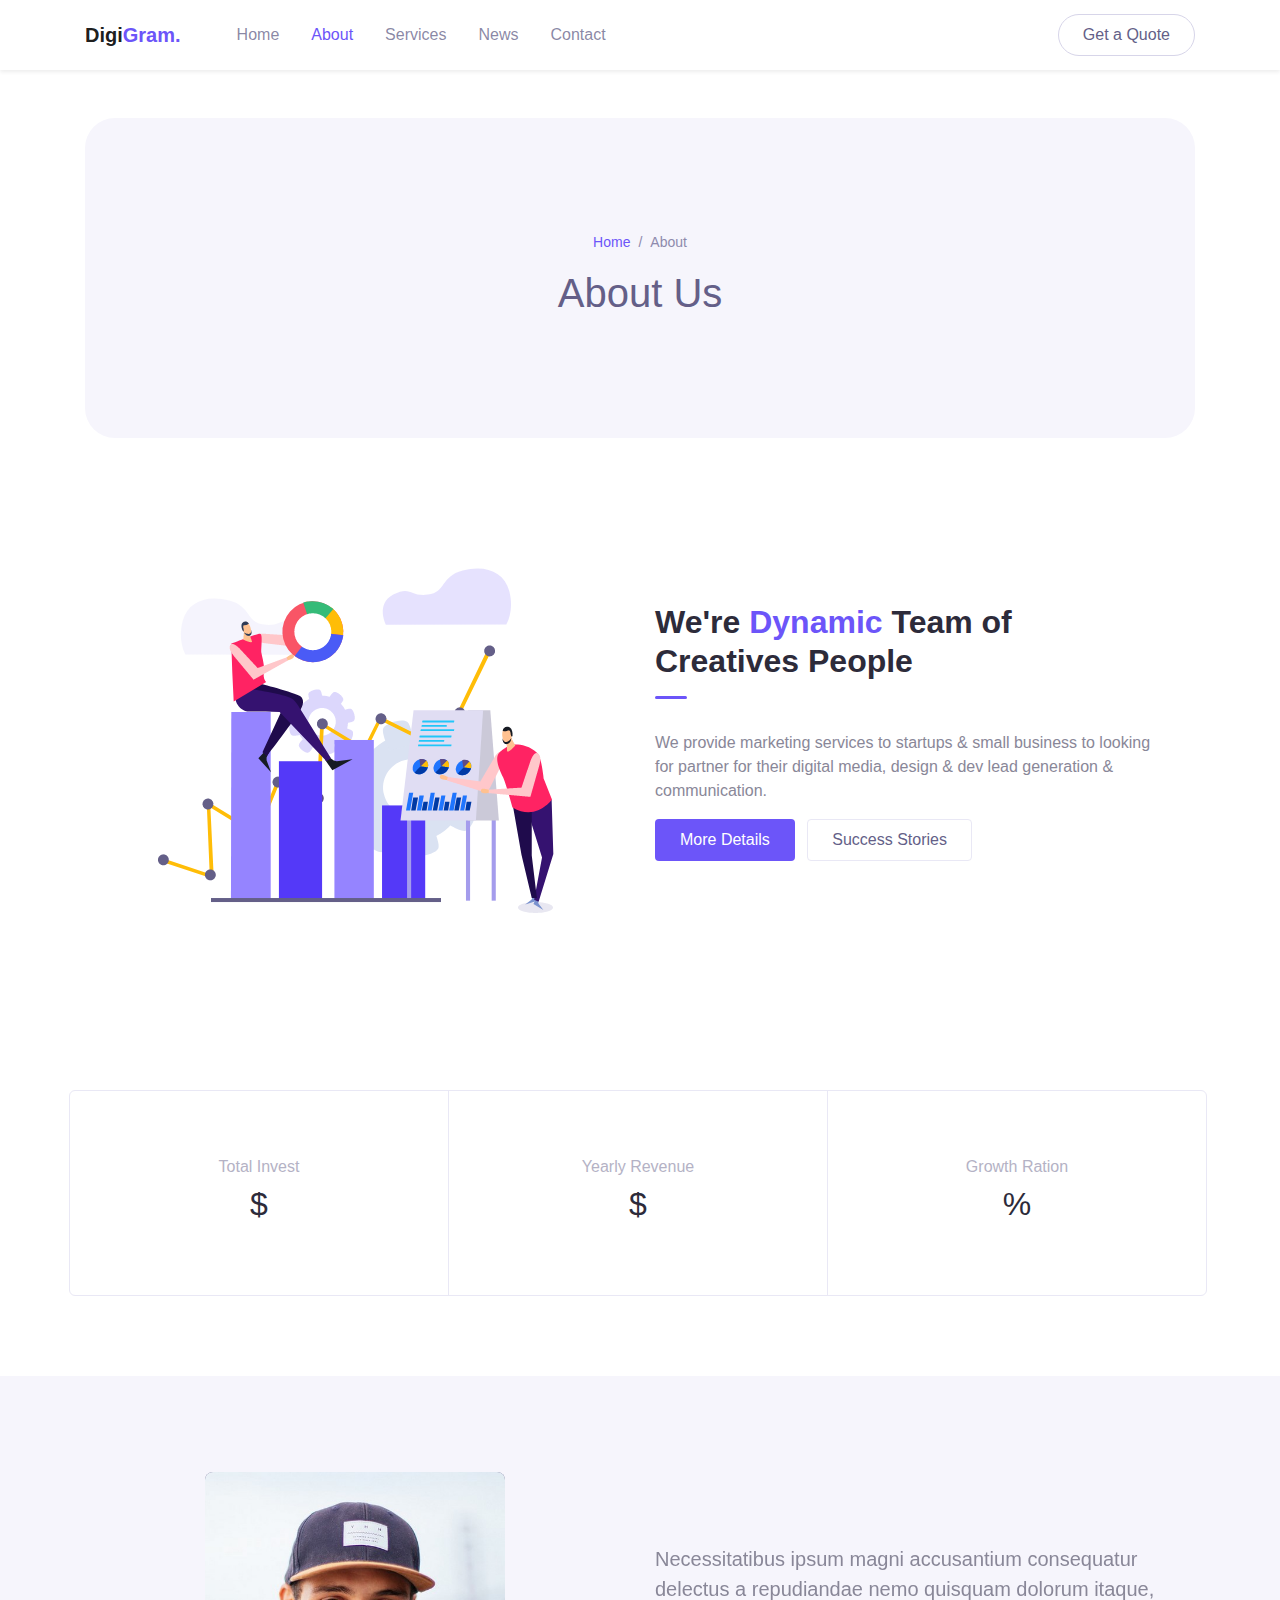
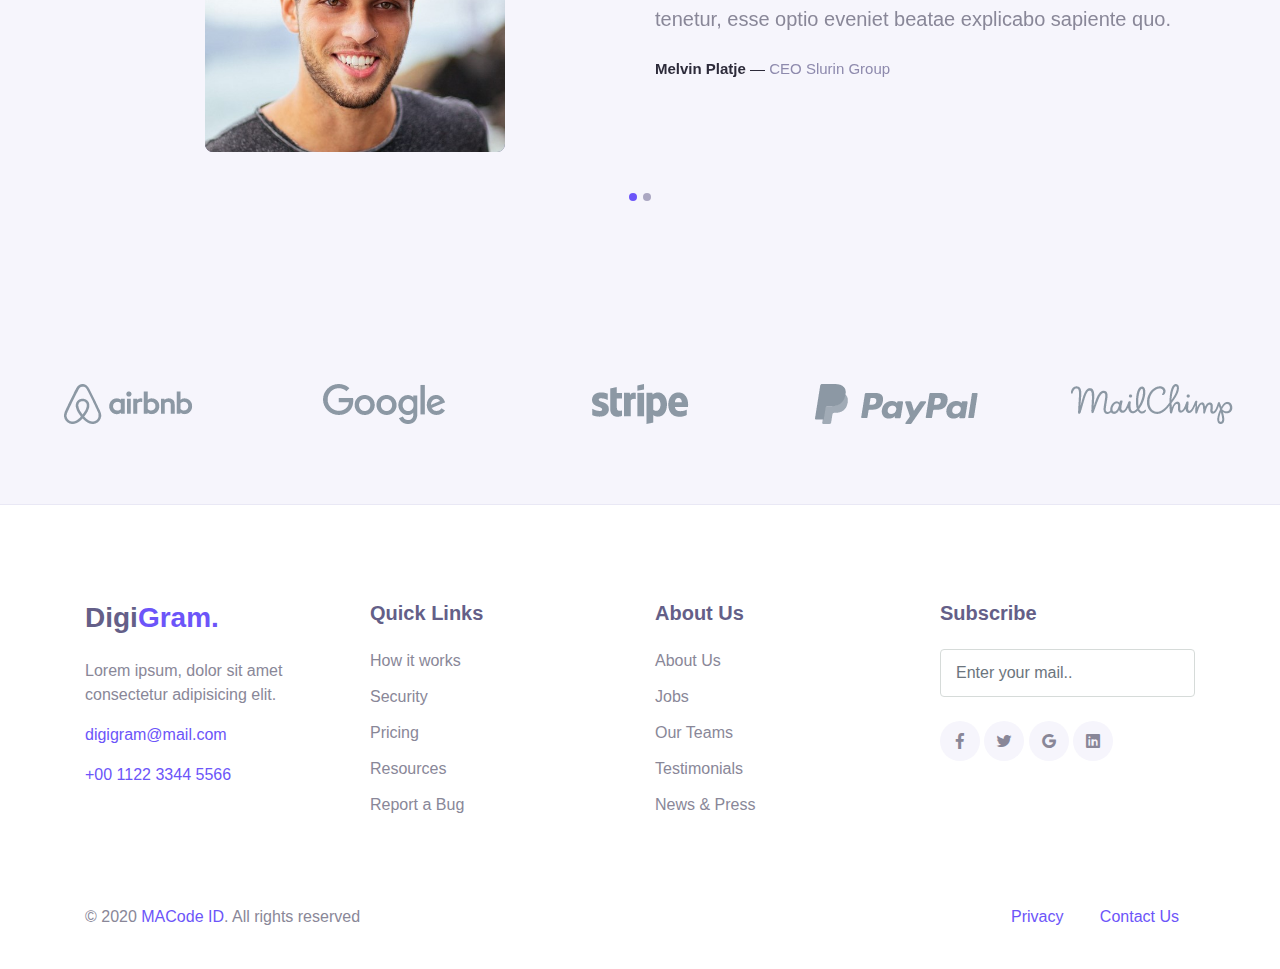
==== about.html @ 9907bdf5 "fyp:1 frontend ready" ====
<!DOCTYPE html>
<html lang="en">
<head>
  <meta charset="UTF-8">
  <meta name="viewport" content="width=device-width, initial-scale=1.0">

  <meta http-equiv="X-UA-Compatible" content="IE=edge">

  <meta name="copyright" content="MACode ID, https://macodeid.com">

  <title>DigiGram - Free Agency Template</title>

  <link rel="stylesheet" href="./assets/vendor/animate/animate.css">

  <link rel="stylesheet" href="./assets/css/bootstrap.css">

  <link rel="stylesheet" href="./assets/css/maicons.css">

  <link rel="stylesheet" href="./assets/vendor/owl-carousel/css/owl.carousel.css">

  <link rel="stylesheet" href="./assets/css/theme.css">

</head>
<body>

  <!-- Back to top button -->
  <div class="back-to-top"></div>

  <header>
    <nav class="navbar navbar-expand-lg navbar-light shadow-sm">
      <div class="container">
        <a href="index.html" class="navbar-brand">Digi<span class="text-primary">Gram.</span></a>

        <button class="navbar-toggler" data-toggle="collapse" data-target="#navbarContent" aria-controls="navbarContent" aria-expanded="false" aria-label="Toggle navigation">
          <span class="navbar-toggler-icon"></span>
        </button>

        <div class="navbar-collapse collapse" id="navbarContent">
          <ul class="navbar-nav ml-lg-4 pt-3 pt-lg-0">
            <li class="nav-item">
              <a href="index.html" class="nav-link">Home</a>
            </li>
            <li class="nav-item active">
              <a href="about.html" class="nav-link">About</a>
            </li>
            <li class="nav-item">
              <a href="services.html" class="nav-link">Services</a>
            </li>
            <li class="nav-item">
              <a href="blog.html" class="nav-link">News</a>
            </li>
            <li class="nav-item">
              <a href="contact.html" class="nav-link">Contact</a>
            </li>
          </ul>

          <div class="ml-auto">
            <a href="#" class="btn btn-outline rounded-pill">Get a Quote</a>
          </div>
        </div>
      </div>
    </nav>

    <div class="container mt-5">
      <div class="page-banner">
        <div class="row justify-content-center align-items-center h-100">
          <div class="col-md-6">
            <nav aria-label="Breadcrumb">
              <ul class="breadcrumb justify-content-center py-0 bg-transparent">
                <li class="breadcrumb-item"><a href="index.html">Home</a></li>
                <li class="breadcrumb-item active">About</li>
              </ul>
            </nav>
            <h1 class="text-center">About Us</h1>
          </div>
        </div>
      </div>
    </div>
  </header>

  <main>
    <div class="page-section">
      <div class="container">
        <div class="row align-items-center">
          <div class="col-lg-6 py-3">
            <div class="img-fluid text-center">
              <img src="./assets/img/bg_image_2.png" alt="">
            </div>
          </div>
          <div class="col-lg-6 py-3 pr-lg-5">
            <h2 class="title-section">We're <span class="marked">Dynamic</span> Team of Creatives People</h2>
            <div class="divider"></div>
            <p>We provide marketing services to startups & small business to looking for partner for their digital media, design & dev lead generation & communication.</p>
            <a href="#" class="btn btn-primary">More Details</a>
            <a href="#" class="btn btn-outline border ml-2">Success Stories</a>
          </div>
        </div>
      </div> <!-- .container -->
    </div> <!-- .page-section -->

    <div class="page-section counter-section">
      <div class="container">
        <div class="row align-items-center text-center">
          <div class="col-lg-4">
            <p>Total Invest</p>
            <h2>$<span class="number" data-number="816278"></span></h2>
          </div>
          <div class="col-lg-4">
            <p>Yearly Revenue</p>
            <h2>$<span class="number" data-number="216422"></span></h2>
          </div>
          <div class="col-lg-4">
            <p>Growth Ration</p>
            <h2><span class="number" data-number="73"></span>%</h2>
          </div>
        </div>
      </div> <!-- .container -->
    </div> <!-- .page-section -->
  
    <!-- Testimonials -->
    <div class="page-section bg-light">
      <div class="container">
        
        <div class="owl-carousel" id="testimonials">
          <div class="item">
            <div class="row align-items-center">
              <div class="col-md-6 py-3">
                <div class="testi-image">
                  <img src="./assets/img/person/person_1.jpg" alt="">
                </div>
              </div>
              <div class="col-md-6 py-3">
                <div class="testi-content">
                  <p>Necessitatibus ipsum magni accusantium consequatur delectus a repudiandae nemo quisquam dolorum itaque, tenetur, esse optio eveniet beatae explicabo sapiente quo.</p>
                  <div class="entry-footer">
                    <strong>Melvin Platje</strong> &mdash; <span class="text-grey">CEO Slurin Group</span>
                  </div>
                </div>
              </div>
            </div>
          </div>
  
          <div class="item">
            <div class="row align-items-center">
              <div class="col-md-6 py-3">
                <div class="testi-image">
                  <img src="./assets/img/person/person_2.jpg" alt="">
                </div>
              </div>
              <div class="col-md-6 py-3">
                <div class="testi-content">
                  <p>Repudiandae vero assumenda sequi labore ipsum eos ducimus provident a nam vitae et, dolorum temporibus inventore quaerat consectetur quos! Animi, qui ratione?</p>
                  <div class="entry-footer">
                    <strong>George Burke</strong> &mdash; <span class="text-grey">CEO Letro</span>
                  </div>
                </div>
              </div>
            </div>
          </div>
  
        </div>
      </div> <!-- .container -->
    </div> <!-- .page-section -->
    
    <div class="page-section client-section">
      <div class="container-fluid">
        <div class="row row-cols-2 row-cols-md-3 row-cols-lg-5 justify-content-center">
          <div class="item">
            <img src="./assets/img/clients/airbnb.png" alt="">
          </div>
          <div class="item">
            <img src="./assets/img/clients/google.png" alt="">
          </div>
          <div class="item">
            <img src="./assets/img/clients/stripe.png" alt="">
          </div>
          <div class="item">
            <img src="./assets/img/clients/paypal.png" alt="">
          </div>
          <div class="item">
            <img src="./assets/img/clients/mailchimp.png" alt="">
          </div>
        </div>
      </div> <!-- .container-fluid -->
    </div> <!-- .page-section -->
  </main>

  <footer class="page-footer">
    <div class="container">
      <div class="row justify-content-center mb-5">
        <div class="col-lg-3 py-3">
          <h3>Digi<span class="text-primary">Gram.</span></h3>
          <p>Lorem ipsum, dolor sit amet consectetur adipisicing elit.</p>

          <p><a href="#" >digigram@mail.com</a></p>
          <p><a href="#">+00 1122 3344 5566</a></p>
        </div>
        <div class="col-lg-3 py-3">
          <h5>Quick Links</h5>
          <ul class="footer-menu">
            <li><a href="#">How it works</a></li>
            <li><a href="#">Security</a></li>
            <li><a href="#">Pricing</a></li>
            <li><a href="#">Resources</a></li>
            <li><a href="#">Report a Bug</a></li>
          </ul>
        </div>
        <div class="col-lg-3 py-3">
          <h5>About Us</h5>
          <ul class="footer-menu">
            <li><a href="#">About Us</a></li>
            <li><a href="#">Jobs</a></li>
            <li><a href="#">Our Teams</a></li>
            <li><a href="#">Testimonials</a></li>
            <li><a href="#">News & Press</a></li>
          </ul>
        </div>
        <div class="col-lg-3 py-3">
          <h5>Subscribe</h5>
          <form action="#">
            <input type="text" class="form-control" placeholder="Enter your mail..">
          </form>

          <div class="sosmed-button mt-4">
            <a href="#"><span class="mai-logo-facebook-f"></span></a>
            <a href="#"><span class="mai-logo-twitter"></span></a>
            <a href="#"><span class="mai-logo-google"></span></a>
            <a href="#"><span class="mai-logo-linkedin"></span></a>
          </div>
        </div>
      </div>

      <div class="row">
        <div class="col-sm-6 py-2">
          <p id="copyright">&copy; 2020 <a href="https://macodeid.com/">MACode ID</a>. All rights reserved</p>
        </div>
        <div class="col-sm-6 py-2 text-right">
          <div class="d-inline-block px-3">
            <a href="#">Privacy</a>
          </div>
          <div class="d-inline-block px-3">
            <a href="#">Contact Us</a>
          </div>
        </div>
      </div>
    </div> <!-- .container -->
  </footer> <!-- .page-footer -->


  <script src="./assets/js/jquery-3.5.1.min.js"></script>

  <script src="./assets/js/bootstrap.bundle.min.js"></script>

  <script src="./assets/vendor/wow/wow.min.js"></script>

  <script src="./assets/vendor/owl-carousel/js/owl.carousel.min.js"></script>

  <script src="./assets/vendor/waypoints/jquery.waypoints.min.js"></script>

  <script src="./assets/vendor/animateNumber/jquery.animateNumber.min.js"></script>

  <script src="./assets/js/google-maps.js"></script>

  <script src="./assets/js/theme.js"></script>

</body>
</html>
---- assets/css/maicons.css ----
@font-face {
  font-family: 'maicons';
  src:  url('../fonts/maicons.eot?c9nlkl');
  src:  url('../fonts/maicons.eot?c9nlkl#iefix') format('embedded-opentype'),
    url('../fonts/maicons.ttf?c9nlkl') format('truetype'),
    url('../fonts/maicons.woff?c9nlkl') format('woff'),
    url('../fonts/maicons.svg?c9nlkl#maicons') format('svg');
  font-weight: normal;
  font-style: normal;
  font-display: block;
}

[class^="mai-"], [class*=" mai-"] {
  /* use !important to prevent issues with browser extensions that change fonts */
  font-family: 'maicons' !important;
  speak: none;
  font-style: normal;
  font-weight: normal;
  font-variant: normal;
  text-transform: none;
  line-height: 1;

  /* Better Font Rendering =========== */
  -webkit-font-smoothing: antialiased;
  -moz-osx-font-smoothing: grayscale;
}

.mai-add:before {
  content: "\e900";
}
.mai-add-circle:before {
  content: "\e901";
}
.mai-add-circle-outline:before {
  content: "\e902";
}
.mai-airplane:before {
  content: "\e903";
}
.mai-airplane-outline:before {
  content: "\e904";
}
.mai-alarm:before {
  content: "\e905";
}
.mai-alarm-outline:before {
  content: "\e906";
}
.mai-albums:before {
  content: "\e907";
}
.mai-albums-outline:before {
  content: "\e908";
}
.mai-alert:before {
  content: "\e909";
}
.mai-alert-circle:before {
  content: "\e90a";
}
.mai-alert-circle-outline:before {
  content: "\e90b";
}
.mai-analytics:before {
  content: "\e90c";
}
.mai-analytics-outline:before {
  content: "\e90d";
}
.mai-aperture:before {
  content: "\e90e";
}
.mai-aperture-outline:before {
  content: "\e90f";
}
.mai-apps:before {
  content: "\e910";
}
.mai-apps-outline:before {
  content: "\e911";
}
.mai-archive:before {
  content: "\e912";
}
.mai-archive-outline:before {
  content: "\e913";
}
.mai-arrow-back:before {
  content: "\e914";
}
.mai-arrow-back-circle:before {
  content: "\e915";
}
.mai-arrow-back-circle-outline:before {
  content: "\e916";
}
.mai-arrow-down:before {
  content: "\e917";
}
.mai-arrow-down-circle:before {
  content: "\e918";
}
.mai-arrow-down-circle-outline:before {
  content: "\e919";
}
.mai-arrow-forward:before {
  content: "\e91a";
}
.mai-arrow-forward-circle:before {
  content: "\e91b";
}
.mai-arrow-forward-circle-outline:before {
  content: "\e91c";
}
.mai-arrow-redo:before {
  content: "\e91d";
}
.mai-arrow-redo-circle:before {
  content: "\e91e";
}
.mai-arrow-redo-circle-outline:before {
  content: "\e91f";
}
.mai-arrow-redo-outline:before {
  content: "\e920";
}
.mai-arrow-undo:before {
  content: "\e921";
}
.mai-arrow-undo-circle:before {
  content: "\e922";
}
.mai-arrow-undo-circle-outline:before {
  content: "\e923";
}
.mai-arrow-undo-outline:before {
  content: "\e924";
}
.mai-arrow-up:before {
  content: "\e925";
}
.mai-arrow-up-circle:before {
  content: "\e926";
}
.mai-arrow-up-circle-outline:before {
  content: "\e927";
}
.mai-at:before {
  content: "\e928";
}
.mai-at-circle:before {
  content: "\e929";
}
.mai-at-circle-outline:before {
  content: "\e92a";
}
.mai-attach:before {
  content: "\e92b";
}
.mai-attach-outline:before {
  content: "\e92c";
}
.mai-backspace:before {
  content: "\e92d";
}
.mai-backspace-outline:before {
  content: "\e92e";
}
.mai-bandage:before {
  content: "\e92f";
}
.mai-bandage-outline:before {
  content: "\e930";
}
.mai-bar-chart:before {
  content: "\e932";
}
.mai-bar-chart-outline:before {
  content: "\e933";
}
.mai-barbell:before {
  content: "\e931";
}
.mai-barcode:before {
  content: "\e934";
}
.mai-barcode-outline:before {
  content: "\e935";
}
.mai-baseball:before {
  content: "\e936";
}
.mai-baseball-outline:before {
  content: "\e937";
}
.mai-basket:before {
  content: "\e938";
}
.mai-basket-outline:before {
  content: "\e93b";
}
.mai-basketball:before {
  content: "\e939";
}
.mai-basketball-outline:before {
  content: "\e93a";
}
.mai-battery-charging:before {
  content: "\e93c";
}
.mai-battery-dead:before {
  content: "\e93d";
}
.mai-battery-full:before {
  content: "\e93e";
}
.mai-battery-half:before {
  content: "\e93f";
}
.mai-beaker:before {
  content: "\e940";
}
.mai-beaker-outline:before {
  content: "\e941";
}
.mai-bed:before {
  content: "\e942";
}
.mai-bed-outline:before {
  content: "\e943";
}
.mai-beer:before {
  content: "\e944";
}
.mai-beer-outline:before {
  content: "\e945";
}
.mai-bicycle:before {
  content: "\e946";
}
.mai-bluetooth:before {
  content: "\e947";
}
.mai-boat:before {
  content: "\e948";
}
.mai-boat-outline:before {
  content: "\e949";
}
.mai-body:before {
  content: "\e94a";
}
.mai-body-outline:before {
  content: "\e94b";
}
.mai-bonfire:before {
  content: "\e94c";
}
.mai-bonfire-outline:before {
  content: "\e94d";
}
.mai-book:before {
  content: "\e94e";
}
.mai-book-outline:before {
  content: "\e953";
}
.mai-bookmark:before {
  content: "\e94f";
}
.mai-bookmark-outline:before {
  content: "\e950";
}
.mai-bookmarks:before {
  content: "\e951";
}
.mai-bookmarks-outline:before {
  content: "\e952";
}
.mai-briefcase:before {
  content: "\e954";
}
.mai-briefcase-outline:before {
  content: "\e955";
}
.mai-browsers:before {
  content: "\e956";
}
.mai-browsers-outline:before {
  content: "\e957";
}
.mai-brush:before {
  content: "\e958";
}
.mai-brush-outline:before {
  content: "\e959";
}
.mai-bug:before {
  content: "\e95a";
}
.mai-bug-outline:before {
  content: "\e95b";
}
.mai-build:before {
  content: "\e95c";
}
.mai-build-outline:before {
  content: "\e95d";
}
.mai-bulb:before {
  content: "\e95e";
}
.mai-bulb-outline:before {
  content: "\e95f";
}
.mai-bus:before {
  content: "\e960";
}
.mai-bus-outline:before {
  content: "\e963";
}
.mai-business:before {
  content: "\e961";
}
.mai-business-outline:before {
  content: "\e962";
}
.mai-cafe:before {
  content: "\e964";
}
.mai-cafe-outline:before {
  content: "\e965";
}
.mai-calculator:before {
  content: "\e966";
}
.mai-calculator-outline:before {
  content: "\e967";
}
.mai-calendar:before {
  content: "\e968";
}
.mai-calendar-outline:before {
  content: "\e969";
}
.mai-call:before {
  content: "\e96a";
}
.mai-call-outline:before {
  content: "\e96b";
}
.mai-camera:before {
  content: "\e96c";
}
.mai-camera-outline:before {
  content: "\e96d";
}
.mai-camera-reverse:before {
  content: "\e96e";
}
.mai-camera-reverse-outline:before {
  content: "\e96f";
}
.mai-car:before {
  content: "\e970";
}
.mai-car-outline:before {
  content: "\e97f";
}
.mai-car-sport:before {
  content: "\e980";
}
.mai-car-sport-outline:before {
  content: "\e981";
}
.mai-card:before {
  content: "\e971";
}
.mai-card-outline:before {
  content: "\e972";
}
.mai-caret-back:before {
  content: "\e973";
}
.mai-caret-back-circle:before {
  content: "\e974";
}
.mai-caret-back-circle-outline:before {
  content: "\e975";
}
.mai-caret-down:before {
  content: "\e976";
}
.mai-caret-down-circle:before {
  content: "\e977";
}
.mai-caret-down-circle-outline:before {
  content: "\e978";
}
.mai-caret-forward:before {
  content: "\e979";
}
.mai-caret-forward-circle:before {
  content: "\e97a";
}
.mai-caret-forward-circle-outline:before {
  content: "\e97b";
}
.mai-caret-up:before {
  content: "\e97c";
}
.mai-caret-up-circle:before {
  content: "\e97d";
}
.mai-caret-up-circle-outline:before {
  content: "\e97e";
}
.mai-cart:before {
  content: "\e982";
}
.mai-cart-outline:before {
  content: "\e983";
}
.mai-cash:before {
  content: "\e984";
}
.mai-cash-outline:before {
  content: "\e985";
}
.mai-chatbox:before {
  content: "\e986";
}
.mai-chatbox-ellipses:before {
  content: "\e987";
}
.mai-chatbox-ellipses-outline:before {
  content: "\e988";
}
.mai-chatbox-outline:before {
  content: "\e989";
}
.mai-chatbubble:before {
  content: "\e98a";
}
.mai-chatbubble-ellipses:before {
  content: "\e98b";
}
.mai-chatbubble-ellipses-outline:before {
  content: "\e98c";
}
.mai-chatbubble-outline:before {
  content: "\e98d";
}
.mai-chatbubbles:before {
  content: "\e98e";
}
.mai-chatbubbles-outline:before {
  content: "\e98f";
}
.mai-checkbox:before {
  content: "\e990";
}
.mai-checkbox-outline:before {
  content: "\e991";
}
.mai-checkmark:before {
  content: "\e992";
}
.mai-checkmark-circle:before {
  content: "\e993";
}
.mai-checkmark-circle-outline:before {
  content: "\e994";
}
.mai-checkmark-done:before {
  content: "\e995";
}
.mai-checkmark-done-circle:before {
  content: "\e996";
}
.mai-checkmark-done-circle-outline:before {
  content: "\e997";
}
.mai-chevron-back:before {
  content: "\e998";
}
.mai-chevron-back-circle:before {
  content: "\e999";
}
.mai-chevron-back-circle-outline:before {
  content: "\e99a";
}
.mai-chevron-down:before {
  content: "\e99b";
}
.mai-chevron-down-circle:before {
  content: "\e99c";
}
.mai-chevron-down-circle-outline:before {
  content: "\e99d";
}
.mai-chevron-forward:before {
  content: "\e99e";
}
.mai-chevron-forward-circle:before {
  content: "\e99f";
}
.mai-chevron-forward-circle-outline:before {
  content: "\e9a0";
}
.mai-chevron-up:before {
  content: "\e9a1";
}
.mai-chevron-up-circle:before {
  content: "\e9a2";
}
.mai-chevron-up-circle-outline:before {
  content: "\e9a3";
}
.mai-clipboard:before {
  content: "\e9a4";
}
.mai-clipboard-outline:before {
  content: "\e9a5";
}
.mai-close:before {
  content: "\e9a6";
}
.mai-close-circle:before {
  content: "\e9a7";
}
.mai-close-circle-outline:before {
  content: "\e9a8";
}
.mai-cloud:before {
  content: "\e9a9";
}
.mai-cloud-circle:before {
  content: "\e9aa";
}
.mai-cloud-circle-outline:before {
  content: "\e9ab";
}
.mai-cloud-done:before {
  content: "\e9ac";
}
.mai-cloud-done-outline:before {
  content: "\e9ad";
}
.mai-cloud-download:before {
  content: "\e9ae";
}
.mai-cloud-download-outline:before {
  content: "\e9af";
}
.mai-cloud-offline:before {
  content: "\e9b0";
}
.mai-cloud-offline-outline:before {
  content: "\e9b1";
}
.mai-cloud-outline:before {
  content: "\e9b2";
}
.mai-cloud-upload:before {
  content: "\e9b3";
}
.mai-cloud-upload-outline:before {
  content: "\e9b4";
}
.mai-cloudy:before {
  content: "\e9b5";
}
.mai-cloudy-night:before {
  content: "\e9b6";
}
.mai-cloudy-night-outline:before {
  content: "\e9b7";
}
.mai-cloudy-outline:before {
  content: "\e9b8";
}
.mai-code:before {
  content: "\e9b9";
}
.mai-code-download:before {
  content: "\e9ba";
}
.mai-code-slash:before {
  content: "\e9bb";
}
.mai-code-working:before {
  content: "\e9bc";
}
.mai-cog:before {
  content: "\e9bd";
}
.mai-color-fill:before {
  content: "\e9be";
}
.mai-color-fill-outline:before {
  content: "\e9bf";
}
.mai-color-filter:before {
  content: "\e9c0";
}
.mai-color-filter-outline:before {
  content: "\e9c1";
}
.mai-color-palette:before {
  content: "\e9c2";
}
.mai-color-palette-outline:before {
  content: "\e9c3";
}
.mai-color-wand:before {
  content: "\e9c4";
}
.mai-color-wand-outline:before {
  content: "\e9c5";
}
.mai-compass:before {
  content: "\e9c6";
}
.mai-compass-outline:before {
  content: "\e9c7";
}
.mai-construct:before {
  content: "\e9c8";
}
.mai-construct-outline:before {
  content: "\e9c9";
}
.mai-contract:before {
  content: "\e9ca";
}
.mai-contrast:before {
  content: "\e9cb";
}
.mai-copy:before {
  content: "\e9cc";
}
.mai-copy-outline:before {
  content: "\e9cd";
}
.mai-create:before {
  content: "\e9ce";
}
.mai-create-outline:before {
  content: "\e9cf";
}
.mai-crop:before {
  content: "\e9d0";
}
.mai-cube:before {
  content: "\e9d1";
}
.mai-cube-outline:before {
  content: "\e9d2";
}
.mai-cut:before {
  content: "\e9d3";
}
.mai-desktop:before {
  content: "\e9d4";
}
.mai-desktop-outline:before {
  content: "\e9d5";
}
.mai-disc:before {
  content: "\e9d6";
}
.mai-disc-outline:before {
  content: "\e9d7";
}
.mai-document:before {
  content: "\e9d8";
}
.mai-document-outline:before {
  content: "\e9d9";
}
.mai-document-text:before {
  content: "\e9dc";
}
.mai-document-text-outline:before {
  content: "\e9dd";
}
.mai-documents:before {
  content: "\e9da";
}
.mai-documents-outline:before {
  content: "\e9db";
}
.mai-download:before {
  content: "\e9de";
}
.mai-download-outline:before {
  content: "\e9df";
}
.mai-duplicate:before {
  content: "\e9e0";
}
.mai-duplicate-outline:before {
  content: "\e9e1";
}
.mai-ear:before {
  content: "\e9e2";
}
.mai-ear-outline:before {
  content: "\e9e3";
}
.mai-earth:before {
  content: "\e9e4";
}
.mai-earth-outline:before {
  content: "\e9e5";
}
.mai-easel:before {
  content: "\e9e6";
}
.mai-easel-outline:before {
  content: "\e9e7";
}
.mai-egg:before {
  content: "\e9e8";
}
.mai-egg-outline:before {
  content: "\e9e9";
}
.mai-ellipse:before {
  content: "\e9ea";
}
.mai-ellipse-outline:before {
  content: "\e9eb";
}
.mai-ellipsis-horizontal:before {
  content: "\e9ec";
}
.mai-ellipsis-horizontal-circle:before {
  content: "\e9ed";
}
.mai-ellipsis-vertical:before {
  content: "\e9ee";
}
.mai-ellipsis-vertical-circle:before {
  content: "\e9ef";
}
.mai-enter:before {
  content: "\e9f0";
}
.mai-enter-outline:before {
  content: "\e9f1";
}
.mai-exit:before {
  content: "\e9f2";
}
.mai-exit-outline:before {
  content: "\e9f3";
}
.mai-expand:before {
  content: "\e9f4";
}
.mai-eye:before {
  content: "\e9f5";
}
.mai-eye-off:before {
  content: "\e9f8";
}
.mai-eye-off-outline:before {
  content: "\e9f9";
}
.mai-eye-outline:before {
  content: "\e9fa";
}
.mai-eyedrop:before {
  content: "\e9f6";
}
.mai-eyedrop-outline:before {
  content: "\e9f7";
}
.mai-fast-food:before {
  content: "\e9fb";
}
.mai-fast-food-outline:before {
  content: "\e9fc";
}
.mai-female:before {
  content: "\e9fd";
}
.mai-file-tray:before {
  content: "\e9fe";
}
.mai-file-tray-full:before {
  content: "\e9ff";
}
.mai-file-tray-full-outline:before {
  content: "\ea00";
}
.mai-file-tray-outline:before {
  content: "\ea01";
}
.mai-film:before {
  content: "\ea02";
}
.mai-film-outline:before {
  content: "\ea03";
}
.mai-filter:before {
  content: "\ea04";
}
.mai-finger-print:before {
  content: "\ea05";
}
.mai-fitness:before {
  content: "\ea06";
}
.mai-fitness-outline:before {
  content: "\ea07";
}
.mai-flag:before {
  content: "\ea08";
}
.mai-flag-outline:before {
  content: "\ea09";
}
.mai-flame:before {
  content: "\ea0a";
}
.mai-flame-outline:before {
  content: "\ea0b";
}
.mai-flash:before {
  content: "\ea0c";
}
.mai-flash-off:before {
  content: "\ea0f";
}
.mai-flash-off-outline:before {
  content: "\ea10";
}
.mai-flash-outline:before {
  content: "\ea11";
}
.mai-flashlight:before {
  content: "\ea0d";
}
.mai-flashlight-outline:before {
  content: "\ea0e";
}
.mai-flask:before {
  content: "\ea12";
}
.mai-flask-outline:before {
  content: "\ea13";
}
.mai-flower:before {
  content: "\ea14";
}
.mai-flower-outline:before {
  content: "\ea15";
}
.mai-folder:before {
  content: "\ea16";
}
.mai-folder-open:before {
  content: "\ea17";
}
.mai-folder-open-outline:before {
  content: "\ea18";
}
.mai-folder-outline:before {
  content: "\ea19";
}
.mai-football:before {
  content: "\ea1a";
}
.mai-football-outline:before {
  content: "\ea1b";
}
.mai-funnel:before {
  content: "\ea1c";
}
.mai-funnel-outline:before {
  content: "\ea1d";
}
.mai-game-controller:before {
  content: "\ea1e";
}
.mai-game-controller-outline:before {
  content: "\ea1f";
}
.mai-gift:before {
  content: "\ea20";
}
.mai-gift-outline:before {
  content: "\ea21";
}
.mai-git-branch:before {
  content: "\ea22";
}
.mai-git-commit:before {
  content: "\ea23";
}
.mai-git-compare:before {
  content: "\ea24";
}
.mai-git-merge:before {
  content: "\ea25";
}
.mai-git-network:before {
  content: "\ea26";
}
.mai-git-pull-request:before {
  content: "\ea27";
}
.mai-glasses:before {
  content: "\ea28";
}
.mai-glasses-outline:before {
  content: "\ea29";
}
.mai-globe:before {
  content: "\ea2a";
}
.mai-globe-outline:before {
  content: "\ea2b";
}
.mai-golf:before {
  content: "\ea2c";
}
.mai-golf-outline:before {
  content: "\ea2d";
}
.mai-grid:before {
  content: "\ea2e";
}
.mai-grid-outline:before {
  content: "\ea2f";
}
.mai-hammer:before {
  content: "\ea30";
}
.mai-hammer-outline:before {
  content: "\ea31";
}
.mai-hand-left:before {
  content: "\ea32";
}
.mai-hand-left-outline:before {
  content: "\ea33";
}
.mai-hand-right:before {
  content: "\ea34";
}
.mai-hand-right-outline:before {
  content: "\ea35";
}
.mai-happy:before {
  content: "\ea36";
}
.mai-happy-outline:before {
  content: "\ea37";
}
.mai-hardware-chip:before {
  content: "\ea38";
}
.mai-hardware-chip-outline:before {
  content: "\ea39";
}
.mai-headset:before {
  content: "\ea3a";
}
.mai-headset-outline:before {
  content: "\ea3b";
}
.mai-heart:before {
  content: "\ea3c";
}
.mai-heart-circle:before {
  content: "\ea3d";
}
.mai-heart-circle-outline:before {
  content: "\ea3e";
}
.mai-heart-dislike:before {
  content: "\ea3f";
}
.mai-heart-dislike-circle:before {
  content: "\ea40";
}
.mai-heart-dislike-circle-outline:before {
  content: "\ea41";
}
.mai-heart-dislike-outline:before {
  content: "\ea42";
}
.mai-heart-half:before {
  content: "\ea43";
}
.mai-heart-half-outline:before {
  content: "\ea44";
}
.mai-heart-outline:before {
  content: "\ea45";
}
.mai-help:before {
  content: "\ea46";
}
.mai-help-buoy:before {
  content: "\ea47";
}
.mai-help-buoy-outline:before {
  content: "\ea48";
}
.mai-help-circle:before {
  content: "\ea49";
}
.mai-help-circle-outline:before {
  content: "\ea4a";
}
.mai-home:before {
  content: "\ea4b";
}
.mai-home-outline:before {
  content: "\ea4c";
}
.mai-hourglass:before {
  content: "\ea4d";
}
.mai-hourglass-outline:before {
  content: "\ea4e";
}
.mai-ice-cream:before {
  content: "\ea4f";
}
.mai-ice-cream-outline:before {
  content: "\ea50";
}
.mai-image:before {
  content: "\ea51";
}
.mai-image-outline:before {
  content: "\ea52";
}
.mai-images:before {
  content: "\ea53";
}
.mai-images-outline:before {
  content: "\ea54";
}
.mai-infinite:before {
  content: "\ea55";
}
.mai-information:before {
  content: "\ea56";
}
.mai-information-circle:before {
  content: "\ea57";
}
.mai-information-circle-outline:before {
  content: "\ea58";
}
.mai-journal:before {
  content: "\ea59";
}
.mai-journal-outline:before {
  content: "\ea5a";
}
.mai-key:before {
  content: "\ea5b";
}
.mai-key-outline:before {
  content: "\ea5c";
}
.mai-keypad:before {
  content: "\ea5d";
}
.mai-keypad-outline:before {
  content: "\ea5e";
}
.mai-language:before {
  content: "\ea5f";
}
.mai-laptop:before {
  content: "\ea60";
}
.mai-laptop-outline:before {
  content: "\ea61";
}
.mai-layers:before {
  content: "\ea62";
}
.mai-layers-outline:before {
  content: "\ea63";
}
.mai-leaf:before {
  content: "\ea64";
}
.mai-leaf-outline:before {
  content: "\ea65";
}
.mai-library:before {
  content: "\ea66";
}
.mai-library-outline:before {
  content: "\ea67";
}
.mai-link:before {
  content: "\ea68";
}
.mai-list:before {
  content: "\ea69";
}
.mai-list-circle:before {
  content: "\ea6a";
}
.mai-list-circle-outline:before {
  content: "\ea6b";
}
.mai-locate:before {
  content: "\ea6c";
}
.mai-location:before {
  content: "\ea6d";
}
.mai-location-outline:before {
  content: "\ea6e";
}
.mai-lock-closed:before {
  content: "\ea6f";
}
.mai-lock-closed-outline:before {
  content: "\ea70";
}
.mai-lock-open:before {
  content: "\ea71";
}
.mai-lock-open-outline:before {
  content: "\ea72";
}
.mai-log-in:before {
  content: "\ea73";
}
.mai-log-in-outline:before {
  content: "\ea74";
}
.mai-log-out:before {
  content: "\ea75";
}
.mai-log-out-outline:before {
  content: "\ea76";
}
.mai-logo-500px:before {
  content: "\ea8e";
}
.mai-logo-accessible-icon:before {
  content: "\eaef";
}
.mai-logo-accusoft:before {
  content: "\eba2";
}
.mai-logo-algolia:before {
  content: "\eba3";
}
.mai-logo-alipay:before {
  content: "\eba4";
}
.mai-logo-amazon:before {
  content: "\eba5";
}
.mai-logo-amplify:before {
  content: "\eba6";
}
.mai-logo-android:before {
  content: "\eba7";
}
.mai-logo-angular:before {
  content: "\eba8";
}
.mai-logo-apple:before {
  content: "\eba9";
}
.mai-logo-apple-appstore:before {
  content: "\ebaa";
}
.mai-logo-aws:before {
  content: "\ebab";
}
.mai-logo-behance:before {
  content: "\ebac";
}
.mai-logo-bitbucket:before {
  content: "\ebad";
}
.mai-logo-bitcoin:before {
  content: "\ebae";
}
.mai-logo-blackberry:before {
  content: "\ebaf";
}
.mai-logo-blogger:before {
  content: "\ebb0";
}
.mai-logo-buffer:before {
  content: "\ebb1";
}
.mai-logo-buysellads:before {
  content: "\ebb2";
}
.mai-logo-capacitor:before {
  content: "\ebb3";
}
.mai-logo-cc-amazon-pay:before {
  content: "\ebb4";
}
.mai-logo-cc-amex:before {
  content: "\ebb5";
}
.mai-logo-cc-apple-pay:before {
  content: "\ebb6";
}
.mai-logo-cc-diners-club:before {
  content: "\ebb7";
}
.mai-logo-cc-discover:before {
  content: "\ebb8";
}
.mai-logo-cc-jcb:before {
  content: "\ebb9";
}
.mai-logo-cc-mastercard:before {
  content: "\ebba";
}
.mai-logo-cc-paypal:before {
  content: "\ebbb";
}
.mai-logo-cc-stripe:before {
  content: "\ebbc";
}
.mai-logo-cc-visa:before {
  content: "\ebbd";
}
.mai-logo-chrome:before {
  content: "\ebbe";
}
.mai-logo-closed-captioning:before {
  content: "\ebbf";
}
.mai-logo-codepen:before {
  content: "\ebc0";
}
.mai-logo-cpanel:before {
  content: "\ebc1";
}
.mai-logo-creative-commons:before {
  content: "\ebc2";
}
.mai-logo-css3:before {
  content: "\ebc3";
}
.mai-logo-cuttlefish:before {
  content: "\ebc4";
}
.mai-logo-d-and-d:before {
  content: "\ebc5";
}
.mai-logo-dashcube:before {
  content: "\ebc6";
}
.mai-logo-designernews:before {
  content: "\ebc7";
}
.mai-logo-deviantart:before {
  content: "\ebc8";
}
.mai-logo-digg:before {
  content: "\ebc9";
}
.mai-logo-digital-ocean:before {
  content: "\ebca";
}
.mai-logo-discord:before {
  content: "\ebcb";
}
.mai-logo-discourse:before {
  content: "\ebcc";
}
.mai-logo-dochub:before {
  content: "\ebcd";
}
.mai-logo-docker:before {
  content: "\ebce";
}
.mai-logo-dribbble:before {
  content: "\ebcf";
}
.mai-logo-dropbox:before {
  content: "\ebd0";
}
.mai-logo-drupal:before {
  content: "\ebd1";
}
.mai-logo-dyalog:before {
  content: "\ebd2";
}
.mai-logo-earlybirds:before {
  content: "\ebd3";
}
.mai-logo-ebay:before {
  content: "\ebd4";
}
.mai-logo-edge:before {
  content: "\ebd5";
}
.mai-logo-electron:before {
  content: "\ebd6";
}
.mai-logo-elementor:before {
  content: "\ebd7";
}
.mai-logo-ello:before {
  content: "\ebd8";
}
.mai-logo-ember:before {
  content: "\ebd9";
}
.mai-logo-empire:before {
  content: "\ebda";
}
.mai-logo-envira:before {
  content: "\ebdb";
}
.mai-logo-erlang:before {
  content: "\ebdc";
}
.mai-logo-etsy:before {
  content: "\ebdd";
}
.mai-logo-euro:before {
  content: "\ebde";
}
.mai-logo-expeditedssl:before {
  content: "\ebdf";
}
.mai-logo-facebook:before {
  content: "\ebe0";
}
.mai-logo-facebook-f:before {
  content: "\ebe1";
}
.mai-logo-facebook-messenger:before {
  content: "\ebe2";
}
.mai-logo-firebase:before {
  content: "\ebe3";
}
.mai-logo-firefox:before {
  content: "\ebe4";
}
.mai-logo-flickr:before {
  content: "\ebe5";
}
.mai-logo-flipboard:before {
  content: "\ebe6";
}
.mai-logo-fly:before {
  content: "\ebe7";
}
.mai-logo-foursquare:before {
  content: "\ebe8";
}
.mai-logo-freebsd:before {
  content: "\ebe9";
}
.mai-logo-gg:before {
  content: "\ebea";
}
.mai-logo-git:before {
  content: "\ebeb";
}
.mai-logo-github:before {
  content: "\ebec";
}
.mai-logo-github-alt:before {
  content: "\ebed";
}
.mai-logo-gitlab:before {
  content: "\ebee";
}
.mai-logo-gitter:before {
  content: "\ebef";
}
.mai-logo-glide:before {
  content: "\ebf0";
}
.mai-logo-glide-g:before {
  content: "\ebf1";
}
.mai-logo-google:before {
  content: "\ebf2";
}
.mai-logo-google-drive:before {
  content: "\ebf3";
}
.mai-logo-google-play:before {
  content: "\ebf4";
}
.mai-logo-google-playstore:before {
  content: "\ebf5";
}
.mai-logo-google-plus:before {
  content: "\ebf6";
}
.mai-logo-google-plus-g:before {
  content: "\ebf7";
}
.mai-logo-google-wallet:before {
  content: "\ebf8";
}
.mai-logo-grunt:before {
  content: "\ebf9";
}
.mai-logo-gulp:before {
  content: "\ebfa";
}
.mai-logo-hackernews:before {
  content: "\ebfb";
}
.mai-logo-hotjar:before {
  content: "\ebfc";
}
.mai-logo-html5:before {
  content: "\ebfd";
}
.mai-logo-hubspot:before {
  content: "\ebfe";
}
.mai-logo-imdb:before {
  content: "\ebff";
}
.mai-logo-instagram:before {
  content: "\ec00";
}
.mai-logo-internet-explorer:before {
  content: "\ec01";
}
.mai-logo-ionic:before {
  content: "\ec02";
}
.mai-logo-ionitron:before {
  content: "\ec03";
}
.mai-logo-itunes:before {
  content: "\ec04";
}
.mai-logo-java:before {
  content: "\ec05";
}
.mai-logo-javascript:before {
  content: "\ec06";
}
.mai-logo-joomla:before {
  content: "\ec07";
}
.mai-logo-jsfiddle:before {
  content: "\ec08";
}
.mai-logo-keycdn:before {
  content: "\ec09";
}
.mai-logo-laravel:before {
  content: "\ec0a";
}
.mai-logo-lastfm:before {
  content: "\ec0b";
}
.mai-logo-leanpub:before {
  content: "\ec0c";
}
.mai-logo-less:before {
  content: "\ec0d";
}
.mai-logo-line:before {
  content: "\ec0e";
}
.mai-logo-linkedin:before {
  content: "\ec0f";
}
.mai-logo-linux:before {
  content: "\ec10";
}
.mai-logo-magento:before {
  content: "\ec11";
}
.mai-logo-mailchimp:before {
  content: "\ec12";
}
.mai-logo-markdown:before {
  content: "\ec13";
}
.mai-logo-maxcdn:before {
  content: "\ec14";
}
.mai-logo-medium:before {
  content: "\ec15";
}
.mai-logo-medium-m:before {
  content: "\ec16";
}
.mai-logo-meetup:before {
  content: "\ec17";
}
.mai-logo-microsoft:before {
  content: "\ec18";
}
.mai-logo-mix:before {
  content: "\ec19";
}
.mai-logo-mixcloud:before {
  content: "\ec1a";
}
.mai-logo-nodejs:before {
  content: "\ec1b";
}
.mai-logo-npm:before {
  content: "\ec1c";
}
.mai-logo-octocat:before {
  content: "\ec1d";
}
.mai-logo-opencart:before {
  content: "\ec1e";
}
.mai-logo-openid:before {
  content: "\ec1f";
}
.mai-logo-opera:before {
  content: "\ec20";
}
.mai-logo-patreon:before {
  content: "\ec21";
}
.mai-logo-paypal:before {
  content: "\ec22";
}
.mai-logo-php:before {
  content: "\ec23";
}
.mai-logo-pinterest:before {
  content: "\ec24";
}
.mai-logo-pinterest-p:before {
  content: "\ec25";
}
.mai-logo-playstation:before {
  content: "\ec26";
}
.mai-logo-product-hunt:before {
  content: "\ec27";
}
.mai-logo-pwa:before {
  content: "\ec28";
}
.mai-logo-python:before {
  content: "\ec29";
}
.mai-logo-qq:before {
  content: "\ec2a";
}
.mai-logo-quora:before {
  content: "\ec2b";
}
.mai-logo-react:before {
  content: "\ec2c";
}
.mai-logo-readme:before {
  content: "\ec2d";
}
.mai-logo-reddit:before {
  content: "\ec2e";
}
.mai-logo-researchgate:before {
  content: "\ec2f";
}
.mai-logo-rocketchat:before {
  content: "\ec30";
}
.mai-logo-rss:before {
  content: "\ec31";
}
.mai-logo-safari:before {
  content: "\ec32";
}
.mai-logo-sass:before {
  content: "\ec33";
}
.mai-logo-scribd:before {
  content: "\ec34";
}
.mai-logo-searchengin:before {
  content: "\ec35";
}
.mai-logo-sellcast:before {
  content: "\ec36";
}
.mai-logo-sellsy:before {
  content: "\ec37";
}
.mai-logo-skype:before {
  content: "\ec38";
}
.mai-logo-slack:before {
  content: "\ec39";
}
.mai-logo-slideshare:before {
  content: "\ec3a";
}
.mai-logo-snapchat:before {
  content: "\ec3b";
}
.mai-logo-soundcloud:before {
  content: "\ec3c";
}
.mai-logo-spotify:before {
  content: "\ec3d";
}
.mai-logo-squarespace:before {
  content: "\ec3e";
}
.mai-logo-stack-exchange:before {
  content: "\ec3f";
}
.mai-logo-stackoverflow:before {
  content: "\ec40";
}
.mai-logo-staylinked:before {
  content: "\ec41";
}
.mai-logo-steam:before {
  content: "\ec42";
}
.mai-logo-stencil:before {
  content: "\ec43";
}
.mai-logo-stripe:before {
  content: "\ec44";
}
.mai-logo-stripe-s:before {
  content: "\ec45";
}
.mai-logo-teamspeak:before {
  content: "\ec46";
}
.mai-logo-telegram:before {
  content: "\ec47";
}
.mai-logo-trello:before {
  content: "\ec48";
}
.mai-logo-tripadvisor:before {
  content: "\ec49";
}
.mai-logo-tumblr:before {
  content: "\ec4a";
}
.mai-logo-tux:before {
  content: "\ec4b";
}
.mai-logo-twitch:before {
  content: "\ec4c";
}
.mai-logo-twitter:before {
  content: "\ec4d";
}
.mai-logo-uber:before {
  content: "\ec4e";
}
.mai-logo-uikit:before {
  content: "\ec4f";
}
.mai-logo-usd:before {
  content: "\ec50";
}
.mai-logo-viacoin:before {
  content: "\ec51";
}
.mai-logo-viadeo:before {
  content: "\ec52";
}
.mai-logo-viber:before {
  content: "\ec53";
}
.mai-logo-vimeo:before {
  content: "\ec54";
}
.mai-logo-vk:before {
  content: "\ec55";
}
.mai-logo-vue:before {
  content: "\ec56";
}
.mai-logo-web-component:before {
  content: "\ec57";
}
.mai-logo-weebly:before {
  content: "\ec58";
}
.mai-logo-weibo:before {
  content: "\ec59";
}
.mai-logo-whatsapp:before {
  content: "\ec5a";
}
.mai-logo-whmcs:before {
  content: "\ec5b";
}
.mai-logo-wikipedia-w:before {
  content: "\ec5c";
}
.mai-logo-windows:before {
  content: "\ec5d";
}
.mai-logo-wix:before {
  content: "\ec5e";
}
.mai-logo-wordpress:before {
  content: "\ec5f";
}
.mai-logo-xbox:before {
  content: "\ec60";
}
.mai-logo-xing:before {
  content: "\ec61";
}
.mai-logo-yahoo:before {
  content: "\ec62";
}
.mai-logo-yen:before {
  content: "\ec63";
}
.mai-logo-youtube:before {
  content: "\ec64";
}
.mai-magnet:before {
  content: "\ea77";
}
.mai-magnet-outline:before {
  content: "\ea78";
}
.mai-mail:before {
  content: "\ea79";
}
.mai-mail-open:before {
  content: "\ea7a";
}
.mai-mail-open-outline:before {
  content: "\ea7b";
}
.mai-mail-outline:before {
  content: "\ea7c";
}
.mai-mail-unread:before {
  content: "\ea7d";
}
.mai-mail-unread-outline:before {
  content: "\ea7e";
}
.mai-male:before {
  content: "\ea7f";
}
.mai-male-female:before {
  content: "\ea80";
}
.mai-man:before {
  content: "\ea81";
}
.mai-man-outline:before {
  content: "\ea82";
}
.mai-map:before {
  content: "\ea83";
}
.mai-map-outline:before {
  content: "\ea84";
}
.mai-medal:before {
  content: "\ea85";
}
.mai-medal-outline:before {
  content: "\ea86";
}
.mai-medical:before {
  content: "\ea87";
}
.mai-medical-outline:before {
  content: "\ea88";
}
.mai-medkit:before {
  content: "\ea89";
}
.mai-medkit-outline:before {
  content: "\ea8a";
}
.mai-megaphone:before {
  content: "\ea8b";
}
.mai-megaphone-outline:before {
  content: "\ea8c";
}
.mai-menu:before {
  content: "\ea8d";
}
.mai-mic:before {
  content: "\ea8f";
}
.mai-mic-circle:before {
  content: "\ea90";
}
.mai-mic-circle-outline:before {
  content: "\ea91";
}
.mai-mic-off:before {
  content: "\ea92";
}
.mai-mic-off-circle:before {
  content: "\ea93";
}
.mai-mic-off-circle-outline:before {
  content: "\ea94";
}
.mai-mic-off-outline:before {
  content: "\ea95";
}
.mai-mic-outline:before {
  content: "\ea96";
}
.mai-moon:before {
  content: "\ea97";
}
.mai-moon-outline:before {
  content: "\ea98";
}
.mai-move:before {
  content: "\ea99";
}
.mai-musical-note:before {
  content: "\ea9a";
}
.mai-musical-note-outline:before {
  content: "\ea9b";
}
.mai-musical-notes:before {
  content: "\ea9c";
}
.mai-musical-notes-outline:before {
  content: "\ea9d";
}
.mai-navigate:before {
  content: "\ea9e";
}
.mai-navigate-circle:before {
  content: "\ea9f";
}
.mai-navigate-circle-outline:before {
  content: "\eaa0";
}
.mai-navigate-outline:before {
  content: "\eaa1";
}
.mai-newspaper:before {
  content: "\eaa2";
}
.mai-newspaper-outline:before {
  content: "\eaa3";
}
.mai-notifications:before {
  content: "\eaa4";
}
.mai-notifications-circle:before {
  content: "\eaa5";
}
.mai-notifications-circle-outline:before {
  content: "\eaa6";
}
.mai-notifications-off:before {
  content: "\eaa7";
}
.mai-notifications-off-circle:before {
  content: "\eaa8";
}
.mai-notifications-off-circle-outline:before {
  content: "\eaa9";
}
.mai-notifications-off-outline:before {
  content: "\eaaa";
}
.mai-notifications-outline:before {
  content: "\eaab";
}
.mai-nuclear:before {
  content: "\eaac";
}
.mai-nuclear-outline:before {
  content: "\eaad";
}
.mai-nutrition:before {
  content: "\eaae";
}
.mai-nutrition-outline:before {
  content: "\eaaf";
}
.mai-open:before {
  content: "\eab0";
}
.mai-open-outline:before {
  content: "\eab1";
}
.mai-options:before {
  content: "\eab2";
}
.mai-options-outline:before {
  content: "\eab3";
}
.mai-paper-plane:before {
  content: "\eab4";
}
.mai-paper-plane-outline:before {
  content: "\eab5";
}
.mai-partly-sunny:before {
  content: "\eab6";
}
.mai-partly-sunny-outline:before {
  content: "\eab7";
}
.mai-pause:before {
  content: "\eab8";
}
.mai-pause-circle:before {
  content: "\eab9";
}
.mai-pause-circle-outline:before {
  content: "\eaba";
}
.mai-paw:before {
  content: "\eabb";
}
.mai-paw-outline:before {
  content: "\eabc";
}
.mai-pencil:before {
  content: "\eabd";
}
.mai-people:before {
  content: "\eabe";
}
.mai-people-circle:before {
  content: "\eabf";
}
.mai-people-circle-outline:before {
  content: "\eac0";
}
.mai-people-outline:before {
  content: "\eac1";
}
.mai-person:before {
  content: "\eac2";
}
.mai-person-add:before {
  content: "\eac3";
}
.mai-person-add-outline:before {
  content: "\eac4";
}
.mai-person-circle:before {
  content: "\eac5";
}
.mai-person-circle-outline:before {
  content: "\eac6";
}
.mai-person-outline:before {
  content: "\eac7";
}
.mai-person-remove:before {
  content: "\eac8";
}
.mai-person-remove-outline:before {
  content: "\eac9";
}
.mai-phone-landscape:before {
  content: "\eaca";
}
.mai-phone-landscape-outline:before {
  content: "\eacb";
}
.mai-phone-portrait:before {
  content: "\eacc";
}
.mai-phone-portrait-outline:before {
  content: "\eacd";
}
.mai-pie-chart:before {
  content: "\eace";
}
.mai-pie-chart-outline:before {
  content: "\eacf";
}
.mai-pin:before {
  content: "\ead0";
}
.mai-pin-outline:before {
  content: "\ead1";
}
.mai-pint:before {
  content: "\ead2";
}
.mai-pint-outline:before {
  content: "\ead3";
}
.mai-pizza:before {
  content: "\ead4";
}
.mai-pizza-outline:before {
  content: "\ead5";
}
.mai-planet:before {
  content: "\ead6";
}
.mai-planet-outline:before {
  content: "\ead7";
}
.mai-play:before {
  content: "\ead8";
}
.mai-play-back:before {
  content: "\ead9";
}
.mai-play-back-circle:before {
  content: "\eada";
}
.mai-play-back-circle-outline:before {
  content: "\eadb";
}
.mai-play-back-outline:before {
  content: "\eadc";
}
.mai-play-circle:before {
  content: "\eadd";
}
.mai-play-circle-outline:before {
  content: "\eade";
}
.mai-play-forward:before {
  content: "\eadf";
}
.mai-play-forward-circle:before {
  content: "\eae0";
}
.mai-play-forward-circle-outline:before {
  content: "\eae1";
}
.mai-play-forward-outline:before {
  content: "\eae2";
}
.mai-play-outline:before {
  content: "\eae3";
}
.mai-play-skip-back:before {
  content: "\eae4";
}
.mai-play-skip-back-circle:before {
  content: "\eae5";
}
.mai-play-skip-back-circle-outline:before {
  content: "\eae6";
}
.mai-play-skip-back-outline:before {
  content: "\eae7";
}
.mai-play-skip-forward:before {
  content: "\eae8";
}
.mai-play-skip-forward-circle:before {
  content: "\eae9";
}
.mai-play-skip-forward-circle-outline:before {
  content: "\eaea";
}
.mai-play-skip-forward-outline:before {
  content: "\eaeb";
}
.mai-podium:before {
  content: "\eaec";
}
.mai-podium-outline:before {
  content: "\eaed";
}
.mai-power:before {
  content: "\eaee";
}
.mai-pricetag:before {
  content: "\eaf0";
}
.mai-pricetag-outline:before {
  content: "\eaf1";
}
.mai-pricetags:before {
  content: "\eaf2";
}
.mai-pricetags-outline:before {
  content: "\eaf3";
}
.mai-print:before {
  content: "\eaf4";
}
.mai-print-outline:before {
  content: "\eaf5";
}
.mai-pulse:before {
  content: "\eaf6";
}
.mai-pulse-outline:before {
  content: "\eaf7";
}
.mai-push:before {
  content: "\eaf8";
}
.mai-push-outline:before {
  content: "\eaf9";
}
.mai-qr-code:before {
  content: "\eafa";
}
.mai-qr-code-outline:before {
  content: "\eafb";
}
.mai-radio:before {
  content: "\eafc";
}
.mai-radio-button-off:before {
  content: "\eafd";
}
.mai-radio-button-on:before {
  content: "\eafe";
}
.mai-rainy:before {
  content: "\eaff";
}
.mai-rainy-outline:before {
  content: "\eb00";
}
.mai-reader:before {
  content: "\eb01";
}
.mai-reader-outline:before {
  content: "\eb02";
}
.mai-receipt:before {
  content: "\eb03";
}
.mai-receipt-outline:before {
  content: "\eb04";
}
.mai-recording:before {
  content: "\eb05";
}
.mai-recording-outline:before {
  content: "\eb06";
}
.mai-refresh:before {
  content: "\eb07";
}
.mai-refresh-circle:before {
  content: "\eb08";
}
.mai-refresh-circle-outline:before {
  content: "\eb09";
}
.mai-reload:before {
  content: "\eb0a";
}
.mai-reload-circle:before {
  content: "\eb0b";
}
.mai-reload-circle-outline:before {
  content: "\eb0c";
}
.mai-remove:before {
  content: "\eb0d";
}
.mai-remove-circle:before {
  content: "\eb0e";
}
.mai-remove-circle-outline:before {
  content: "\eb0f";
}
.mai-reorder-four:before {
  content: "\eb10";
}
.mai-reorder-three:before {
  content: "\eb11";
}
.mai-reorder-two:before {
  content: "\eb12";
}
.mai-repeat:before {
  content: "\eb13";
}
.mai-resize:before {
  content: "\eb14";
}
.mai-restaurant:before {
  content: "\eb15";
}
.mai-restaurant-outline:before {
  content: "\eb16";
}
.mai-return-down-back:before {
  content: "\eb17";
}
.mai-return-down-forward:before {
  content: "\eb18";
}
.mai-return-up-back:before {
  content: "\eb19";
}
.mai-return-up-forward:before {
  content: "\eb1a";
}
.mai-ribbon:before {
  content: "\eb1b";
}
.mai-ribbon-outline:before {
  content: "\eb1c";
}
.mai-rocket:before {
  content: "\eb1d";
}
.mai-rocket-outline:before {
  content: "\eb1e";
}
.mai-rose:before {
  content: "\eb1f";
}
.mai-rose-outline:before {
  content: "\eb20";
}
.mai-sad:before {
  content: "\eb21";
}
.mai-sad-outline:before {
  content: "\eb22";
}
.mai-save:before {
  content: "\eb23";
}
.mai-save-outline:before {
  content: "\eb24";
}
.mai-scan:before {
  content: "\eb25";
}
.mai-scan-circle:before {
  content: "\eb26";
}
.mai-scan-circle-outline:before {
  content: "\eb27";
}
.mai-school:before {
  content: "\eb28";
}
.mai-school-outline:before {
  content: "\eb29";
}
.mai-search:before {
  content: "\eb2a";
}
.mai-search-circle:before {
  content: "\eb2b";
}
.mai-search-circle-outline:before {
  content: "\eb2c";
}
.mai-send:before {
  content: "\eb2d";
}
.mai-send-outline:before {
  content: "\eb2e";
}
.mai-server:before {
  content: "\eb2f";
}
.mai-server-outline:before {
  content: "\eb30";
}
.mai-settings:before {
  content: "\eb31";
}
.mai-settings-outline:before {
  content: "\eb32";
}
.mai-shapes:before {
  content: "\eb33";
}
.mai-shapes-outline:before {
  content: "\eb34";
}
.mai-share:before {
  content: "\eb35";
}
.mai-share-outline:before {
  content: "\eb36";
}
.mai-share-social:before {
  content: "\eb37";
}
.mai-share-social-outline:before {
  content: "\eb38";
}
.mai-shield:before {
  content: "\eb39";
}
.mai-shield-checkmark:before {
  content: "\eb3a";
}
.mai-shield-checkmark-outline:before {
  content: "\eb3b";
}
.mai-shield-outline:before {
  content: "\eb3c";
}
.mai-shirt:before {
  content: "\eb3d";
}
.mai-shirt-outline:before {
  content: "\eb3e";
}
.mai-shuffle:before {
  content: "\eb3f";
}
.mai-skull:before {
  content: "\eb40";
}
.mai-skull-outline:before {
  content: "\eb41";
}
.mai-snow:before {
  content: "\eb42";
}
.mai-speedometer:before {
  content: "\eb43";
}
.mai-speedometer-outline:before {
  content: "\eb44";
}
.mai-square:before {
  content: "\eb45";
}
.mai-square-outline:before {
  content: "\eb46";
}
.mai-star:before {
  content: "\eb47";
}
.mai-star-half:before {
  content: "\eb48";
}
.mai-star-outline:before {
  content: "\eb49";
}
.mai-stats-chart:before {
  content: "\eb4a";
}
.mai-stats-chart-outline:before {
  content: "\eb4b";
}
.mai-stop:before {
  content: "\eb4c";
}
.mai-stop-circle:before {
  content: "\eb4d";
}
.mai-stop-circle-outline:before {
  content: "\eb4e";
}
.mai-stop-outline:before {
  content: "\eb4f";
}
.mai-stopwatch:before {
  content: "\eb50";
}
.mai-stopwatch-outline:before {
  content: "\eb51";
}
.mai-subway:before {
  content: "\eb52";
}
.mai-subway-outline:before {
  content: "\eb53";
}
.mai-sunny:before {
  content: "\eb54";
}
.mai-sunny-outline:before {
  content: "\eb55";
}
.mai-swap-horizontal:before {
  content: "\eb56";
}
.mai-swap-vertical:before {
  content: "\eb57";
}
.mai-sync:before {
  content: "\eb58";
}
.mai-sync-circle:before {
  content: "\eb59";
}
.mai-sync-circle-outline:before {
  content: "\eb5a";
}
.mai-tablet-landscape:before {
  content: "\eb5b";
}
.mai-tablet-landscape-outline:before {
  content: "\eb5c";
}
.mai-tablet-portrait:before {
  content: "\eb5d";
}
.mai-tablet-portrait-outline:before {
  content: "\eb5e";
}
.mai-tennisball:before {
  content: "\eb5f";
}
.mai-tennisball-outline:before {
  content: "\eb60";
}
.mai-terminal:before {
  content: "\eb61";
}
.mai-terminal-outline:before {
  content: "\eb62";
}
.mai-text:before {
  content: "\eb63";
}
.mai-thermometer:before {
  content: "\eb64";
}
.mai-thermometer-outline:before {
  content: "\eb65";
}
.mai-thumbs-down:before {
  content: "\eb66";
}
.mai-thumbs-down-outline:before {
  content: "\eb67";
}
.mai-thumbs-up:before {
  content: "\eb68";
}
.mai-thumbs-up-outline:before {
  content: "\eb69";
}
.mai-thunderstorm:before {
  content: "\eb6a";
}
.mai-thunderstorm-outline:before {
  content: "\eb6b";
}
.mai-time:before {
  content: "\eb6c";
}
.mai-time-outline:before {
  content: "\eb6d";
}
.mai-timer:before {
  content: "\eb6e";
}
.mai-timer-outline:before {
  content: "\eb6f";
}
.mai-today:before {
  content: "\eb70";
}
.mai-today-outline:before {
  content: "\eb71";
}
.mai-toggle:before {
  content: "\eb72";
}
.mai-toggle-outline:before {
  content: "\eb73";
}
.mai-trail-sign:before {
  content: "\eb74";
}
.mai-trail-sign-outline:before {
  content: "\eb75";
}
.mai-train:before {
  content: "\eb76";
}
.mai-train-outline:before {
  content: "\eb77";
}
.mai-transgender:before {
  content: "\eb78";
}
.mai-trash:before {
  content: "\eb79";
}
.mai-trash-bin:before {
  content: "\eb7a";
}
.mai-trash-bin-outline:before {
  content: "\eb7b";
}
.mai-trash-outline:before {
  content: "\eb7c";
}
.mai-trending-down:before {
  content: "\eb7d";
}
.mai-trending-up:before {
  content: "\eb7e";
}
.mai-triangle:before {
  content: "\eb7f";
}
.mai-triangle-outline:before {
  content: "\eb80";
}
.mai-trophy:before {
  content: "\eb81";
}
.mai-trophy-outline:before {
  content: "\eb82";
}
.mai-tv:before {
  content: "\eb83";
}
.mai-tv-outline:before {
  content: "\eb84";
}
.mai-umbrella:before {
  content: "\eb85";
}
.mai-umbrella-outline:before {
  content: "\eb86";
}
.mai-videocam:before {
  content: "\eb87";
}
.mai-videocam-outline:before {
  content: "\eb88";
}
.mai-volume-high:before {
  content: "\eb89";
}
.mai-volume-high-outline:before {
  content: "\eb8a";
}
.mai-volume-low:before {
  content: "\eb8b";
}
.mai-volume-low-outline:before {
  content: "\eb8c";
}
.mai-volume-medium:before {
  content: "\eb8d";
}
.mai-volume-medium-outline:before {
  content: "\eb8e";
}
.mai-volume-mute:before {
  content: "\eb8f";
}
.mai-volume-mute-outline:before {
  content: "\eb90";
}
.mai-volume-off:before {
  content: "\eb91";
}
.mai-volume-off-outline:before {
  content: "\eb92";
}
.mai-walk:before {
  content: "\eb93";
}
.mai-walk-outline:before {
  content: "\eb94";
}
.mai-wallet:before {
  content: "\eb95";
}
.mai-wallet-outline:before {
  content: "\eb96";
}
.mai-warning:before {
  content: "\eb97";
}
.mai-warning-outline:before {
  content: "\eb98";
}
.mai-watch:before {
  content: "\eb99";
}
.mai-watch-outline:before {
  content: "\eb9a";
}
.mai-water:before {
  content: "\eb9b";
}
.mai-water-outline:before {
  content: "\eb9c";
}
.mai-wifi:before {
  content: "\eb9d";
}
.mai-wine:before {
  content: "\eb9e";
}
.mai-wine-outline:before {
  content: "\eb9f";
}
.mai-woman:before {
  content: "\eba0";
}
.mai-woman-outline:before {
  content: "\eba1";
}
---- assets/css/theme.css ----
:root {
  --primary: #6C55F9;
  --accent: #FF3D85;
  --secondary: #645F88;
  --success: #35bb78;
  --info: #05B4E1;
  --warning: #FAC14D;
  --danger: #FF4943;
  --grey: #B4B2C5;
  --dark: #2D2B3A;
  --light: #F6F5FC;
}

@import url('https://fonts.googleapis.com/css2?family=Montserrat:wght@100;200;300;400;500&display=swap');

@import url("https://fonts.googleapis.com/css2?family=Work+Sans:wght@300;400;500;600;700&display=swap");
body {
  font-family: "Work Sans", sans-serif;
  line-height: 1.5;
  color: #2D2B3A;
}




a {
  color: #6C55F9;
  text-decoration: none;
  background-color: transparent;
}

a:hover {
  color: #5641df;
  text-decoration: underline;
}


.text-xs {
  font-size: 12px !important;
}

.text-sm {
  font-size: 14px !important;
}

.text-md {
  font-size: 1rem !important;
}

.text-lg {
  font-size: 18px !important;
}

.text-xl {
  font-size: 20px !important;
}

/* Color systems */
.bg-primary {
  background-color: #6C55F9 !important;
}

a.bg-primary:hover, a.bg-primary:focus {
  background-color: #5d47eb !important;
}

.bg-accent {
  background-color: #FF3D85 !important;
}

a.bg-accent:hover, a.bg-accent:focus {
  background-color: #e93577 !important;
}

.bg-secondary {
  background-color: #645F88 !important;
}

a.bg-secondary:hover, a.bg-secondary:focus {
  background-color: #59547c !important;
}

.bg-success {
  background-color: #35bb78 !important;
}

a.bg-success:hover, a.bg-success:focus {
  background-color: #28a868 !important;
}

.bg-info {
  background-color: #05B4E1 !important;
}

a.bg-info:hover, a.bg-info:focus {
  background-color: #07a2c8 !important;
}

.bg-warning {
  background-color: #FAC14D !important;
}

a.bg-warning:hover, a.bg-warning:focus {
  background-color: #ebb039 !important;
}

.bg-danger {
  background-color: #FF4943 !important;
}

a.bg-danger:hover, a.bg-danger:focus {
  background-color: #e73832 !important;
}

.bg-grey {
  background-color: #8e8aad !important;
}

a.bg-grey:hover, a.bg-grey:focus {
  background-color: #7d7a99 !important;
}

.bg-light {
  background-color: #F6F5FC !important;
}

a.bg-light:hover, a.bg-light:focus {
  background-color: #EDECF5 !important;
}

.bg-dark {
  background-color: #2D2B3A !important;
}

a.bg-dark:hover, a.bg-dark:focus {
  background-color: #1d1b25 !important;
}

.text-primary {
  color: #6C55F9 !important;
}

a.text-primary:hover, a.text-primary:focus {
  color: #5d47eb !important;
}

.text-accent {
  color: #FF3D85 !important;
}

a.text-accent:hover, a.text-accent:focus {
  color: #e93577 !important;
}

.text-secondary {
  color: #645F88 !important;
}

a.text-secondary:hover, a.text-secondary:focus {
  color: #59547c !important;
}

.text-success {
  color: #35bb78 !important;
}

a.text-success:hover, a.text-success:focus {
  color: #28a868 !important;
}

.text-info {
  color: #05B4E1 !important;
}

a.text-info:hover, a.text-info:focus {
  color: #07a2c8 !important;
}

.text-warning {
  color: #FAC14D !important;
}

a.text-warning:hover, a.text-warning:focus {
  color: #ebb039 !important;
}

.text-danger {
  color: #FF4943 !important;
}

a.text-danger:hover, a.text-danger:focus {
  color: #e73832 !important;
}

.text-grey {
  color: #8e8aad !important;
}

a.text-grey:hover, a.text-grey:focus {
  color: #7d7a99 !important;
}

.text-light {
  color: #F6F5FC !important;
}

a.text-light:hover, a.text-light:focus {
  color: #EDECF5 !important;
}

.text-dark {
  color: #2D2B3A !important;
}

a.text-dark:hover, a.text-dark:focus {
  color: #1d1b25 !important;
}

.text-body {
  color: #3f3d4d !important;
}


.border {
  border-color: #e9e8f5 !important;
}

.border-top {
  border-top-color: #e9e8f5 !important;
}

.border-right {
  border-right-color: #e9e8f5 !important;
}

.border-bottom {
  border-bottom-color: #e9e8f5 !important;
}

.border-left {
  border-left-color: #e9e8f5 !important;
}

.border-primary {
  border-color: #6C55F9 !important;
}

.border-accent {
  border-color: #FF3D85 !important;
}

.border-secondary {
  border-color: #645F88 !important;
}

.border-success {
  border-color: #35bb78 !important;
}

.border-info {
  border-color: #05B4E1 !important;
}

.border-warning {
  border-color: #FAC14D !important;
}

.border-danger {
  border-color: #FF4943 !important;
}

.border-grey {
  border-color: #B4B2C5 !important;
}

.border-light {
  border-color: #F6F5FC !important;
}

.border-dark {
  border-color: #2D2B3A !important;
}

/* Social Color */
.bg-facebook,
.bg-hover-facebook:hover,
.bg-focus-facebook:focus {
  background-color: #3B5999 !important;
}

.bg-twitter,
.bg-hover-twitter:hover,
.bg-focus-twitter:focus {
  background-color: #1DA1F2 !important;
}

.bg-google-plus,
.bg-hover-google-plus:hover,
.bg-focus-google-plus:focus {
  background-color: #DB4437 !important;
}

.bg-youtube,
.bg-hover-youtube:hover,
.bg-focus-youtube:focus {
  background-color: #CD201F !important;
}

.bg-dribbble,
.bg-hover-dribbble:hover,
.bg-focus-dribbble:focus {
  background-color: #EA4C89 !important;
}

.bg-pinterest,
.bg-hover-pinterest:hover,
.bg-focus-pinterest:focus {
  background-color: #BD081C !important;
}

.bg-slack,
.bg-hover-slack:hover,
.bg-focus-slack:focus {
  background-color: #3AAF85 !important;
}

.bg-linkedin,
.bg-hover-linkedin:hover,
.bg-focus-linkedin:focus {
  background-color: #0077B5 !important;
}

.fg-facebook,
.fg-hover-facebook:hover,
.fg-focus-facebook:focus {
  color: #3B5999 !important;
}

.fg-twitter,
.fg-hover-twitter:hover,
.fg-focus-twitter:focus {
  color: #1DA1F2 !important;
}

.fg-google-plus,
.fg-hover-google-plus:hover,
.fg-focus-google-plus:focus {
  color: #DB4437 !important;
}

.fg-youtube,
.fg-hover-youtube:hover,
.fg-focus-youtube:focus {
  color: #CD201F !important;
}

.fg-dribbble,
.fg-hover-dribbble:hover,
.fg-focus-dribbble:focus {
  color: #EA4C89 !important;
}

.fg-pinterest,
.fg-hover-pinterest:hover,
.fg-focus-pinterest:focus {
  color: #BD081C !important;
}

.fg-slack,
.fg-hover-slack:hover,
.fg-focus-slack:focus {
  color: #3AAF85 !important;
}

.fg-linkedin,
.fg-hover-linkedin:hover,
.fg-focus-linkedin:focus {
  color: #0077B5 !important;
}

.btn.social-facebook {
  background-color: #3B5999;
  color: #fff;
}

.btn.social-facebook:hover,
.btn.social-facebook:focus {
  background-color: #314e8f;
  color: #fff;
}

.btn.social-twitter {
  background-color: #1DA1F2;
  color: #fff;
}

.btn.social-twitter:hover,
.btn.social-twitter:focus {
  background-color: #0d92e4;
  color: #fff;
}

.btn.social-linkedin {
  background-color: #0077B5;
  color: #fff;
}

.btn.social-linkedin:hover,
.btn.social-linkedin:focus {
  background-color: #02659b;
  color: #fff;
}

.btn.google-plus {
  background-color: #DB4437;
  color: #fff;
}

.btn.google-plus:hover,
.btn.google-plus:focus {
  background-color: #ca3224;
  color: #fff;
}


/* Buttons */
.btn {
  transition: all .2s ease;
}

.btn:focus {
  box-shadow: none !important;
}

.btn-primary {
  color: #fff;
  background-color: #6C55F9;
  border-color: transparent;
}

.btn-primary.disabled, .btn-primary:disabled {
  color: #fff;
  background-color: #5d47eb;
  border-color: transparent;
}

.btn-primary:not(:disabled):not(.disabled):active, .btn-primary:not(:disabled):not(.disabled).active,
.show > .btn-primary.dropdown-toggle {
  color: #fff;
  background-color: #6C55F9;
  border-color: #5d47eb;
}

.btn-primary:not(:disabled):not(.disabled):active:focus, .btn-primary:not(:disabled):not(.disabled).active:focus,
.show > .btn-primary.dropdown-toggle:focus {
  box-shadow: none;
}

.btn-accent {
  color: #fff;
  background-color: #FF3D85;
  border-color: transparent;
}

.btn-accent.disabled, .btn-accent:disabled {
  color: #fff;
  background-color: #e93577;
  border-color: transparent;
}

.btn-accent:not(:disabled):not(.disabled):active, .btn-accent:not(:disabled):not(.disabled).active,
.show > .btn-accent.dropdown-toggle {
  color: #fff;
  background-color: #FF3D85;
  border-color: #e93577;
}

.btn-accent:not(:disabled):not(.disabled):active:focus, .btn-accent:not(:disabled):not(.disabled).active:focus,
.show > .btn-accent.dropdown-toggle:focus {
  box-shadow: none;
}

.btn-secondary {
  color: #fff;
  background-color: #645F88;
  border-color: transparent;
}

.btn-secondary.disabled, .btn-secondary:disabled {
  color: #fff;
  background-color: #59547c;
  border-color: transparent;
}

.btn-secondary:not(:disabled):not(.disabled):active, .btn-secondary:not(:disabled):not(.disabled).active,
.show > .btn-secondary.dropdown-toggle {
  color: #fff;
  background-color: #645F88;
  border-color: #59547c;
}

.btn-secondary:not(:disabled):not(.disabled):active:focus, .btn-secondary:not(:disabled):not(.disabled).active:focus,
.show > .btn-secondary.dropdown-toggle:focus {
  box-shadow: none;
}

.btn-success {
  color: #fff;
  background-color: #35bb78;
  border-color: transparent;
}

.btn-success.disabled, .btn-success:disabled {
  color: #fff;
  background-color: #28a868;
  border-color: transparent;
}

.btn-success:not(:disabled):not(.disabled):active, .btn-success:not(:disabled):not(.disabled).active,
.show > .btn-success.dropdown-toggle {
  color: #fff;
  background-color: #35bb78;
  border-color: #28a868;
}

.btn-success:not(:disabled):not(.disabled):active:focus, .btn-success:not(:disabled):not(.disabled).active:focus,
.show > .btn-success.dropdown-toggle:focus {
  box-shadow: none;
}

.btn-info {
  color: #fff;
  background-color: #05B4E1;
  border-color: transparent;
}

.btn-info.disabled, .btn-info:disabled {
  color: #fff;
  background-color: #07a2c8;
  border-color: transparent;
}

.btn-info:not(:disabled):not(.disabled):active, .btn-info:not(:disabled):not(.disabled).active,
.show > .btn-info.dropdown-toggle {
  color: #fff;
  background-color: #05B4E1;
  border-color: #07a2c8;
}

.btn-info:not(:disabled):not(.disabled):active:focus, .btn-info:not(:disabled):not(.disabled).active:focus,
.show > .btn-info.dropdown-toggle:focus {
  box-shadow: none;
}

.btn-warning {
  color: #343531;
  background-color: #FAC14D;
  border-color: transparent;
}

.btn-warning.disabled, .btn-warning:disabled {
  color: #343531;
  background-color: #ebb039;
  border-color: transparent;
}

.btn-warning:not(:disabled):not(.disabled):active, .btn-warning:not(:disabled):not(.disabled).active,
.show > .btn-warning.dropdown-toggle {
  color: #343531;
  background-color: #FAC14D;
  border-color: #ebb039;
}

.btn-warning:not(:disabled):not(.disabled):active:focus, .btn-warning:not(:disabled):not(.disabled).active:focus,
.show > .btn-warning.dropdown-toggle:focus {
  box-shadow: none;
}

.btn-danger {
  color: #fff;
  background-color: #FF4943;
  border-color: transparent;
}

.btn-danger.disabled, .btn-danger:disabled {
  color: #fff;
  background-color: #e73832;
  border-color: transparent;
}

.btn-danger:not(:disabled):not(.disabled):active, .btn-danger:not(:disabled):not(.disabled).active,
.show > .btn-danger.dropdown-toggle {
  color: #fff;
  background-color: #FF4943;
  border-color: #e73832;
}

.btn-danger:not(:disabled):not(.disabled):active:focus, .btn-danger:not(:disabled):not(.disabled).active:focus,
.show > .btn-danger.dropdown-toggle:focus {
  box-shadow: none;
}

.btn-light {
  color: #8e8aad;
  background-color: #F5F9F6;
  border-color: transparent;
}

.btn-light:hover {
  color: #8e8aad;
  background-color: #F6F5FC;
  border-color: transparent;
}

.btn-light:focus, .btn-light.focus {
  color: #8e8aad;
  background-color: #d5dfdc;
  border-color: transparent;
  box-shadow: none;
}

.btn-light.disabled, .btn-light:disabled {
  color: #8e8aad;
  background-color: #d0ddd9;
  border-color: transparent;
}

.btn-light:not(:disabled):not(.disabled):active, .btn-light:not(:disabled):not(.disabled).active,
.show > .btn-light.dropdown-toggle {
  color: #8e8aad;
  background-color: #F5F9F6;
  border-color: #d0ddd9;
}

.btn-light:not(:disabled):not(.disabled):active:focus, .btn-light:not(:disabled):not(.disabled).active:focus,
.show > .btn-light.dropdown-toggle:focus {
  box-shadow: none;
}

.btn-dark {
  color: #fff;
  background-color: #2D2B3A;
  border-color: transparent;
}

.btn-dark.disabled, .btn-dark:disabled {
  color: #fff;
  background-color: #1d1b25;
  border-color: transparent;
}

.btn-dark:not(:disabled):not(.disabled):active, .btn-dark:not(:disabled):not(.disabled).active,
.show > .btn-dark.dropdown-toggle {
  color: #fff;
  background-color: #2D2B3A;
  border-color: #1d1b25;
}

.btn-dark:not(:disabled):not(.disabled):active:focus, .btn-dark:not(:disabled):not(.disabled).active:focus,
.show > .btn-dark.dropdown-toggle:focus {
  box-shadow: none;
}

.btn-primary:hover,
.btn-accent:hover,
.btn-secondary:hover,
.btn-success:hover,
.btn-info:hover,
.btn-warning:hover,
.btn-danger:hover,
.btn-dark:hover {
  color: #fff;
  background-color: #645F88;
  border-color: transparent;
}

.btn-primary:focus, .btn-primary.focus,
.btn-accent:focus, .btn-accent.focus,
.btn-secondary:focus, .btn-secondary.focus,
.btn-success:focus, .btn-success.focus,
.btn-info:focus, .btn-info.focus,
.btn-warning:focus, .btn-warning.focus,
.btn-danger:focus, .btn-danger.focus,
.btn-dark:focus, .btn-dark.focus {
  color: #fff;
  background-color: #8e8aad;
  border-color: transparent;
  box-shadow: none;
}

.btn-outline {
  border-color: #D7D5E9;
  color: #645F88;
}

.btn-outline:hover {
  background-color: #F6F5FC;
}

.btn-outline-primary {
  color: #6C55F9;
  border-color: #6C55F9;
}

.btn-outline-primary:hover {
  color: #fff;
  background-color: #6C55F9;
  border-color: #6C55F9;
}

.btn-outline-primary:focus, .btn-outline-primary.focus {
  box-shadow: none;
}

.btn-outline-primary.disabled, .btn-outline-primary:disabled {
  color: #6C55F9;
  background-color: transparent;
}

.btn-outline-primary:not(:disabled):not(.disabled):active, .btn-outline-primary:not(:disabled):not(.disabled).active,
.show > .btn-outline-primary.dropdown-toggle {
  color: #fff;
  background-color: #6C55F9;
  border-color: #6C55F9;
}

.btn-outline-primary:not(:disabled):not(.disabled):active:focus, .btn-outline-primary:not(:disabled):not(.disabled).active:focus,
.show > .btn-outline-primary.dropdown-toggle:focus {
  box-shadow: none;
}

.btn-outline-accent {
  color: #FF3D85;
  border-color: #FF3D85;
}

.btn-outline-accent:hover {
  color: #fff;
  background-color: #FF3D85;
  border-color: #FF3D85;
}

.btn-outline-accent:focus, .btn-outline-accent.focus {
  box-shadow: none;
}

.btn-outline-accent.disabled, .btn-outline-accent:disabled {
  color: #FF3D85;
  background-color: transparent;
}

.btn-outline-accent:not(:disabled):not(.disabled):active, .btn-outline-accent:not(:disabled):not(.disabled).active,
.show > .btn-outline-accent.dropdown-toggle {
  color: #fff;
  background-color: #FF3D85;
  border-color: #FF3D85;
}

.btn-outline-accent:not(:disabled):not(.disabled):active:focus, .btn-outline-accent:not(:disabled):not(.disabled).active:focus,
.show > .btn-outline-accent.dropdown-toggle:focus {
  box-shadow: none;
}

.btn-outline-secondary {
  color: #645F88;
  border-color: #645F88;
}

.btn-outline-secondary:hover {
  color: #fff;
  background-color: #645F88;
  border-color: #645F88;
}

.btn-outline-secondary:focus, .btn-outline-secondary.focus {
  box-shadow: none;
}

.btn-outline-secondary.disabled, .btn-outline-secondary:disabled {
  color: #645F88;
  background-color: transparent;
}

.btn-outline-secondary:not(:disabled):not(.disabled):active, .btn-outline-secondary:not(:disabled):not(.disabled).active,
.show > .btn-outline-secondary.dropdown-toggle {
  color: #fff;
  background-color: #645F88;
  border-color: #645F88;
}

.btn-outline-secondary:not(:disabled):not(.disabled):active:focus, .btn-outline-secondary:not(:disabled):not(.disabled).active:focus,
.show > .btn-outline-secondary.dropdown-toggle:focus {
  box-shadow: none;
}

.btn-outline-success {
  color: #35bb78;
  border-color: #35bb78;
}

.btn-outline-success:hover {
  color: #fff;
  background-color: #35bb78;
  border-color: #35bb78;
}

.btn-outline-success:focus, .btn-outline-success.focus {
  box-shadow: none;
}

.btn-outline-success.disabled, .btn-outline-success:disabled {
  color: #35bb78;
  background-color: transparent;
}

.btn-outline-success:not(:disabled):not(.disabled):active, .btn-outline-success:not(:disabled):not(.disabled).active,
.show > .btn-outline-success.dropdown-toggle {
  color: #fff;
  background-color: #35bb78;
  border-color: #35bb78;
}

.btn-outline-success:not(:disabled):not(.disabled):active:focus, .btn-outline-success:not(:disabled):not(.disabled).active:focus,
.show > .btn-outline-success.dropdown-toggle:focus {
  box-shadow: none;
}

.btn-outline-info {
  color: #05B4E1;
  border-color: #05B4E1;
}

.btn-outline-info:hover {
  color: #fff;
  background-color: #05B4E1;
  border-color: #05B4E1;
}

.btn-outline-info:focus, .btn-outline-info.focus {
  box-shadow: none;
}

.btn-outline-info.disabled, .btn-outline-info:disabled {
  color: #05B4E1;
  background-color: transparent;
}

.btn-outline-info:not(:disabled):not(.disabled):active, .btn-outline-info:not(:disabled):not(.disabled).active,
.show > .btn-outline-info.dropdown-toggle {
  color: #fff;
  background-color: #05B4E1;
  border-color: #05B4E1;
}

.btn-outline-info:not(:disabled):not(.disabled):active:focus, .btn-outline-info:not(:disabled):not(.disabled).active:focus,
.show > .btn-outline-info.dropdown-toggle:focus {
  box-shadow: none;
}

.btn-outline-warning {
  color: #FAC14D;
  border-color: #FAC14D;
}

.btn-outline-warning:hover {
  color: #212529;
  background-color: #FAC14D;
  border-color: #FAC14D;
}

.btn-outline-warning:focus, .btn-outline-warning.focus {
  box-shadow: none;
}

.btn-outline-warning.disabled, .btn-outline-warning:disabled {
  color: #FAC14D;
  background-color: transparent;
}

.btn-outline-warning:not(:disabled):not(.disabled):active, .btn-outline-warning:not(:disabled):not(.disabled).active,
.show > .btn-outline-warning.dropdown-toggle {
  color: #212529;
  background-color: #FAC14D;
  border-color: #FAC14D;
}

.btn-outline-warning:not(:disabled):not(.disabled):active:focus, .btn-outline-warning:not(:disabled):not(.disabled).active:focus,
.show > .btn-outline-warning.dropdown-toggle:focus {
  box-shadow: none;
}

.btn-outline-danger {
  color: #FF4943;
  border-color: #FF4943;
}

.btn-outline-danger:hover {
  color: #fff;
  background-color: #FF4943;
  border-color: #FF4943;
}

.btn-outline-danger:focus, .btn-outline-danger.focus {
  box-shadow: none;
}

.btn-outline-danger.disabled, .btn-outline-danger:disabled {
  color: #FF4943;
  background-color: transparent;
}

.btn-outline-danger:not(:disabled):not(.disabled):active, .btn-outline-danger:not(:disabled):not(.disabled).active,
.show > .btn-outline-danger.dropdown-toggle {
  color: #fff;
  background-color: #FF4943;
  border-color: #FF4943;
}

.btn-outline-danger:not(:disabled):not(.disabled):active:focus, .btn-outline-danger:not(:disabled):not(.disabled).active:focus,
.show > .btn-outline-danger.dropdown-toggle:focus {
  box-shadow: none;
}

.btn-outline-light {
  color: #F6F5FC;
  border-color: #F6F5FC;
}

.btn-outline-light:hover {
  color: #343531;
  background-color: #F6F5FC;
  border-color: #F6F5FC;
}

.btn-outline-light:focus, .btn-outline-light.focus {
  box-shadow: none;
}

.btn-outline-light.disabled, .btn-outline-light:disabled {
  color: #F6F5FC;
  background-color: transparent;
}

.btn-outline-light:not(:disabled):not(.disabled):active, .btn-outline-light:not(:disabled):not(.disabled).active,
.show > .btn-outline-light.dropdown-toggle {
  color: #343531;
  background-color: #F6F5FC;
  border-color: #F6F5FC;
}

.btn-outline-light:not(:disabled):not(.disabled):active:focus, .btn-outline-light:not(:disabled):not(.disabled).active:focus,
.show > .btn-outline-light.dropdown-toggle:focus {
  box-shadow: none;
}

.btn-outline-dark {
  color: #2D2B3A;
  border-color: #2D2B3A;
}

.btn-outline-dark:hover {
  color: #fff;
  background-color: #2D2B3A;
  border-color: #2D2B3A;
}

.btn-outline-dark:focus, .btn-outline-dark.focus {
  box-shadow: none;
}

.btn-outline-dark.disabled, .btn-outline-dark:disabled {
  color: #2D2B3A;
  background-color: transparent;
}

.btn-outline-dark:not(:disabled):not(.disabled):active, .btn-outline-dark:not(:disabled):not(.disabled).active,
.show > .btn-outline-dark.dropdown-toggle {
  color: #fff;
  background-color: #2D2B3A;
  border-color: #2D2B3A;
}

.btn-outline-dark:not(:disabled):not(.disabled):active:focus, .btn-outline-dark:not(:disabled):not(.disabled).active:focus,
.show > .btn-outline-dark.dropdown-toggle:focus {
  box-shadow: none;
}

.btn-link {
  font-weight: 400;
  color: #5d47eb;
  text-decoration: none;
}

.btn-link:hover {
  color: #5641df;
  text-decoration: underline;
}

.btn-link:focus, .btn-link.focus {
  text-decoration: underline;
}

.btn-link:disabled, .btn-link.disabled {
  color: #645F88;
  pointer-events: none;
}


.btn {
  padding: 8px 24px;
}

.breadcrumb {
  font-weight: 500;
  background-color: #f8f9fa;
}

.breadcrumb .breadcrumb-item.active {
  color: #8e8aad;
}

.breadcrumb .breadcrumb-item + .breadcrumb-item::before {
  color: #8e8aad;
}

.breadcrumb-dark .breadcrumb-item a {
  color: #6C55F9;
}

.breadcrumb-dark .breadcrumb-item a:hover {
  color: #6C55F9;
  text-decoration: none;
}

.breadcrumb-dark .breadcrumb-item + .breadcrumb-item::before {
  display: inline-block;
  padding-right: 0.5rem;
  color: rgba(255, 255, 255, 0.8);
  content: "/";
}

.breadcrumb-dark .breadcrumb-item.active {
  color: rgba(255, 255, 255, 0.8);
}


.navbar {
  min-height: 70px;
  z-index: 1000;
}

.navbar-float {
  position: absolute;
  top: 0px;
  left: 0;
  width: 100%;
  background-color: #fff;
  box-shadow: 0 2px 6px rgba(100, 95, 136, 0.15);
  z-index: 1070;
}

.navbar.sticky {
  z-index: 1080;
}

.navbar.sticky.fixed ~ * {
  margin-top: 70px;
}

.navbar.sticky.fixed {
  position: fixed;
  top: 0;
  left: 0;
  width: 100%;
  animation: navTransition .5s ease;
  box-shadow: 0 2px 6px rgba(100, 95, 136, 0.15);
  z-index: 1080;
}

@keyframes navTransition {
  from {
    top: -100%;
  }
  to {
    top: 0;
  }
}

.navbar-brand {
  font-weight: 600;
  padding-top: 10px;
  padding-bottom: 10px;
}

.navbar-nav {
  margin-top: 10px;
  border-top: 1px solid #e4e7ee;
  flex-shrink: 0;
}

.navbar-nav .nav-link {
  transition: all .2s ease;
}

.navbar-nav .btn {
  font-size: 14px;
}

.navbar-light .navbar-nav .nav-link {
  color: rgba(100, 95, 136, 0.75);
}

.navbar-light .navbar-nav .nav-link:hover, .navbar-light .navbar-nav .nav-link:focus {
  color: #645F88;
}

.navbar-light .navbar-nav .show > .nav-link,
.navbar-light .navbar-nav .active > .nav-link,
.navbar-light .navbar-nav .nav-link.show,
.navbar-light .navbar-nav .nav-link.active {
  font-weight: 500;
  color: #6C55F9;
}


@media (min-width: 576px) {
  .navbar-expand-sm .navbar-nav {
    margin-top: 0;
    border-top: none;
  }
  .navbar-expand-sm .navbar-nav .nav-link {
    padding-right: 16px;
    padding-left: 16px;
  }
  .navbar-expand-sm .navbar-nav {
    align-items: center;
  }
}

@media (min-width: 768px) {
  .navbar-expand-md .navbar-nav {
    margin-top: 0;
    border-top: none;
  }
  .navbar-expand-md .navbar-nav .nav-link {
    padding-right: 16px;
    padding-left: 16px;
  }
  .navbar-expand-md .navbar-nav {
    align-items: center;
  }
}

@media (min-width: 992px) {
  .navbar-expand-lg .navbar-nav {
    margin-top: 0;
    border-top: none;
  }
  .navbar-expand-lg .navbar-nav .nav-link {
    padding-right: 16px;
    padding-left: 16px;
  }
  .navbar-expand-lg .navbar-nav {
    align-items: center;
  }
}

@media (min-width: 1200px) {
  .navbar-expand-xl .navbar-nav {
    margin-top: 0;
    border-top: none;
  }
  .navbar-expand-xl .navbar-nav .nav-link {
    padding-right: 16px;
    padding-left: 16px;
  }
  .navbar-expand-xl .navbar-nav {
    align-items: center;
  }
}

.form-control {
  padding: 8px 15px;
  height: calc(1.5em + 1.375rem + 2px);
  border-color: #d6dbd9;
}

.custom-select {
  height: calc(1.5em + 1.375rem + 2px);
}

.page-link {
  margin-left: 5px;
  min-width: 40px;
  color: #B4B2C5;
  border: 1px solid #dee1e6;
  text-align: center;
  border-radius: 4px;
}

.page-link:hover {
  color: #645F88;
  background-color: #F6F5FC;
  border-color: #dee1e6;
}

.page-link:focus {
  box-shadow: none;
}

.page-item.active .page-link {
  z-index: 3;
  color: #fff;
  background-color: #6C55F9;
  border-color: #4330c2;
}

.page-item.disabled .page-link {
  color: #645F88;
  pointer-events: none;
  cursor: auto;
  background-color: #fff;
  border-color: #dee2e6;
}

.pagination-lg .page-link {
  padding: 0.75rem 1.5rem;
  font-size: 1.25rem;
  line-height: 1.5;
}

.pagination-lg .page-item:first-child .page-link {
  border-top-left-radius: 0.3rem;
  border-bottom-left-radius: 0.3rem;
}

.pagination-lg .page-item:last-child .page-link {
  border-top-right-radius: 0.3rem;
  border-bottom-right-radius: 0.3rem;
}

.pagination-sm .page-link {
  padding: 0.25rem 0.5rem;
  font-size: 0.875rem;
  line-height: 1.5;
}

.pagination-sm .page-item:first-child .page-link {
  border-top-left-radius: 0.2rem;
  border-bottom-left-radius: 0.2rem;
}

.pagination-sm .page-item:last-child .page-link {
  border-top-right-radius: 0.2rem;
  border-bottom-right-radius: 0.2rem;
}


.img-place {
  position: relative;
  display: block;
  margin: 0 auto;
  width: 100%;
  height: 100%;
  text-align: center;
  overflow: hidden;
}

.img-place img {
  width: auto;
  max-width: 100%;
  height: auto;
}

.bg-image {
  position: relative;
  background-position: center center;
  background-size: cover;
  background-repeat: no-repeat;
}

.bg-image > * {
  position: relative;
  z-index: 10;
}

.bg-image-parallax {
  background-attachment: fixed;
}

.bg-image-overlay-dark {
  position: relative;
}

.bg-image-overlay-dark::before {
  content: '';
  position: absolute;
  top: 0;
  left: 0;
  width: 100%;
  height: 100%;
  opacity: 0.6;
  background-color: #343531;
}

.bg-size-50 {
  background-size: 50% 50%;
}

.bg-size-75 {
  background-size: 75% 75%;
}

.bg-size-100 {
  background-size: 100% 100%;
}

.avatar {
  display: inline-flex;
  flex-direction: row;
  align-items: center;
}

.avatar-img {
  margin-right: 6px;
  width: 32px;
  height: 32px;
  border-radius: 50%;
  overflow: hidden;
}

.avatar-img img {
  width: 100%;
  height: 100%;
}

.back-to-top {
  position: fixed;
  bottom: 20px;
  right: 25px;
  width: 50px;
  height: 50px;
  border-radius: 50%;
  background: rgba(224, 223, 233, 0.7);
  visibility: hidden;
  cursor: pointer;
  transition: all .2s ease;
  z-index: 1100;
}

.back-to-top::after {
  content: "";
  position: absolute;
  top: 50%;
  left: 0;
  right: 0;
  margin: -4px auto;
  width: 12px;
  height: 12px;
  border-top: 2px solid #555;
  border-right: 2px solid #555;
  -webkit-transform: rotate(-45deg);
     -moz-transform: rotate(-45deg);
          transform: rotate(-45deg);
}

.back-to-top:hover {
  background: #6C55F9;
}

.back-to-top:hover::after {
  border-color: #fff;
}


.page-section {
  position: relative;
  padding-top: 80px;
  padding-bottom: 80px;
  background-color: #fff;
  overflow: hidden;
}

.page-section p {
  color: #898798;
}


.page-banner {
  position: relative;
  margin-top: 16px;
  margin-bottom: 16px;
  height: 320px;
  background-color: #F6F5FC;
  color: #645F88;
  border-radius: 30px;
}

.page-banner.home-banner {
  margin-top: 100px;
  height: auto;
  background-color: #fff;
  border-radius: 0;
}

.page-banner.home-banner h1 {
  color: #2D2B3A;
}

.page-banner.home-banner .img-place {
  max-width: 400px;
  margin: 0 auto;
}

.page-banner.home-banner .btn-scroll {
  position: absolute;
  bottom: -14px;
  left: 0;
  right: 0;
  margin: auto;
  width: 26px;
  height: 40px;
  line-height: 44px;
  background-color: #fff;
  color: #645F88;
  text-align: center;
  border-radius: 40px;
  box-shadow: 0 2px 6px rgba(100, 95, 136, 0.24);
  transition: all .2s ease;
}

.page-banner.home-banner .btn-scroll:hover {
  text-decoration: none;
  background-color: #6C55F9;
  color: #fff;
}

@media (min-width: 768px) {
  .page-banner.home-banner {
    height: 600px;
  }
}

@media (min-width: 992px) {
  .page-banner.home-banner {
    margin-top: 0;
  }
}

.page-hero.overlay-dark::before,
.page-banner.overlay-dark::before {
  content: "";
  position: absolute;
  top: 0;
  left: 0;
  width: 100%;
  height: 100%;
  background: rgba(52, 53, 49, 0.7);
  z-index: 1;
}

.page-banner .breadcrumb-item,
.page-banner .breadcrumb-item a {
  font-size: 14px;
}

.home-banner .row > *:first-child {
  padding-left: 8%;
}

.subhead {
  display: block;
  text-transform: uppercase;
  letter-spacing: 3px;
  color: #898798;
  font-weight: 500;
  margin-bottom: 8px;
}

.title-section {
  max-width: 450px;
  color: #2D2B3A;
  font-family: 'Montserrat', sans-serif;  
  font-weight: 600;
}

.title-section .marked {
  position: relative;
  color: #6C55F9;
}

.title-section .marked::before {
  content: '';
  position: absolute;
  bottom: 4px;
  left: 0;
  width: 100%;
  height: 8px;
  background-color: #d3ccff;
  z-index: -1;
}

.text-center .title-section {
  margin-left: auto;
  margin-right: auto;
}

.divider {
  display: block;
  margin-top: 16px;
  margin-bottom: 32px;
  width: 32px;
  height: 3px;
  border-radius: 40px;
  background-color: #6C55F9;
}



.btn-split {
  display: inline-flex;
  align-items: center;
  border-radius: 40px;
  padding-top: 6px;
  padding-bottom: 6px;
  padding-right: 6px;
}

.btn-split .fab {
  display: inline-block;
  margin-left: 12px;
  width: 30px;
  height: 30px;
  border-radius: 50%;
  line-height: 32px;
  text-align: center;
  background-color: #fff;
  color: #6C55F9;
}


.card-service {
  display: block;
  margin: 16px auto;
  padding: 32px 20px;
  max-width: 300px;
  text-align: center;
  color: #898798;
  border-radius: 8px;
  box-shadow: 0 3px 12px rgba(95, 92, 120, 0.12);
}

.card-service .header {
  margin-bottom: 24px;
}

.img-stack-element {
  position: relative;
  text-align: center;
}

.img-stack-element svg {
  display: inline-block;
  max-width: 460px;
}

@media (min-width: 992px) {
  .img-stack-element {
    transform: translateX(50px);
  }
}


.features {
  padding-top: 50px;
  padding-bottom: 50px;
  border-top: 1px solid #e9e8f5;
  border-bottom: 1px solid #e9e8f5;
}

.features .container {
  max-width: 980px;
}

.features h5 {
  color: #2D2B3A;
}

.features p {
  font-size: 13px;
  color: #898798;
}


.counter-section .row > *:first-child {
  border-radius: 6px 0 0 6px;
}

.counter-section .row > *:last-child {
  border-radius: 0 6px 6px 0;
}

.counter-section .row > * {
  padding-top: 64px;
  padding-bottom: 64px;
  border: 1px solid #e9e8f5;
  margin-left: -1px;
}

.counter-section p {
  margin-bottom: 6px;
  color: #B4B2C5;
}


.card-pricing {
  position: relative;
  display: block;
  margin: 0 auto;
  padding: 32px 20px;
  max-width: 300px;
  border: 1px solid #e9e8f5;
  border-radius: 6px;
  text-align: center;
  overflow: hidden;
}

.card-pricing .price-labled {
  position: absolute;
  top: 16px;
  right: -30px;
  width: 120px;
  height: 26px;
  line-height: 26px;
  background-color: #0ac7f6;
  color: #fff;
  transform: rotate(45deg);
}

.card-pricing .header {
  color: #B4B2C5;
}

.card-pricing .price-icon {
  font-size: 75px;
  line-height: 1;
}

.card-pricing .price-title {
  text-transform: uppercase;
  letter-spacing: 3px;
  font-size: 20px;
}

.card-pricing .price-tag .currency {
  display: inline-block;
  transform: translateY(-30px);
}

.card-pricing .price-tag .currency,
.card-pricing .price-tag .period {
  font-weight: 600;
  font-size: 14px;
}

.card-pricing .price-tag h2 {
  display: inline-block;
}

.card-pricing.active {
  background-color: #6C55F9;
  border-color: #5d47eb;
}

.card-pricing.active .header {
  color: rgba(255, 255, 255, 0.5);
}

.card-pricing.active .price-title {
  color: #FAC14D;
}

.card-pricing.active .price-tag {
  color: #fff;
}

.card-pricing.active .price-info p {
  color: rgba(255, 255, 255, 0.75);
}

.card-pricing.active .btn-outline {
  color: #fff;
}

.card-pricing.active .btn-outline:hover {
  color: #6C55F9;
}



.card-blog {
  position: relative;
  display: block;
  margin: 0 auto;
  padding: 32px 20px 70px 20px;
  max-width: 260px;
  min-height: 270px;
  border-radius: 6px;
  box-shadow: 0 2px 6px rgba(100, 95, 136, 0.16);
}

.card-blog .header {
  margin-bottom: 16px;
}

.card-blog .avatar {
  position: relative;
  display: inline-block;
  margin-right: 6px;
  width: 44px;
  height: 44px;
  border-radius: 50%;
  background-color: #d3d0e4;
  overflow: hidden;
}

.card-blog .avatar img {
  width: 100%;
  height: 100%;
}

.card-blog .entry-footer {
  display: inline-block;
  vertical-align: top;
}

.card-blog .post-author {
  font-weight: 500;
  color: #645F88;
}

.card-blog .post-date {
  font-size: 13px;
  color: #B4B2C5;
}

.card-blog .post-title {
  margin-bottom: 8px;
  font-size: 18px;
}

.card-blog .post-title a {
  font-weight: 500;
  color: #2D2B3A;
}

.card-blog .post-excerpt {
  font-size: 14px;
  color: #898798;
}

.card-blog .footer {
  position: absolute;
  bottom: 20px;
  left: 20px;
}

.card-blog-row *:first-child .card-blog {
  background-color: #6C55F9;
}

.card-blog-row *:first-child .card-blog .post-author,
.card-blog-row *:first-child .card-blog .post-title a,
.card-blog-row *:first-child .card-blog .footer a {
  color: #fff;
}

.card-blog-row *:first-child .card-blog .post-date {
  color: rgba(255, 255, 255, 0.6);
}

.form-search-blog .custom-select {
  border-top-right-radius: 0;
  border-bottom-right-radius: 0;
}

.testi-image {
  position: relative;
  display: block;
  margin: 0 auto;
  width: 300px;
  height: 280px;
  background-color: #645F88;
  border-radius: 8px;
  overflow: hidden;
}

.testi-image img {
  width: 100%;
  height: auto;
}

.testi-content {
  font-size: 20px;
}

.testi-content .entry-footer {
  margin-top: 24px;
  font-size: 15px;
}

.client-section {
  padding: 64px 0;
  background-color: #F6F5FC;
}

.client-section .item {
  padding: 16px 0;
  text-align: center;
}

.contact-list {
  position: relative;
  padding-left: 0;
  list-style: none;
}

.contact-list li {
  margin-bottom: 12px;
}

.contact-list .icon {
  display: inline-block;
  margin-right: 6px;
  width: 40px;
  height: 40px;
  line-height: 40px;
  border-radius: 50%;
  text-align: center;
  border: 1px solid #D7D5E9;
  color: #6C55F9;
}

.contact-list .content {
  display: inline-block;
  color: #8e8aad;
}

.contact-list .content a {
  color: #8e8aad;
}


.page-footer {
  position: relative;
  display: block;
  padding-top: 80px;
  padding-bottom: 16px;
  background-color: #fff;
  border-top: 1px solid #e9e8f5;
}

.page-footer p a {
  transition: color .2s ease;
}

.page-footer h3,
.page-footer h4,
.page-footer h5 {
  color: #645F88;
  margin-bottom: 24px;
  font-weight: 600;
}

.page-footer p {
  color: #898798;
}

.footer-menu {
  position: relative;
  padding-left: 0;
  list-style: none;
}

.footer-menu li {
  margin-bottom: 12px;
}

.footer-link {
  display: inline-block;
  padding: 6px 0;
}

.footer-menu a,
.footer-link {
  color: #898798;
}

.footer-menu a:hover,
.footer-link:hover {
  color: #6C55F9;
  text-decoration: none;
}

.sosmed-button a {
  display: inline-block;
  width: 40px;
  height: 40px;
  line-height: 44px;
  text-align: center;
  border-radius: 50%;
  background-color: #F6F5FC;
  color: #898798;
  transition: all .2s linear;
}

.sosmed-button a:hover {
  background-color: #6C55F9;
  color: #fff;
  text-decoration: none;
  transform: rotate(360deg);
}


.blog-single-wrap {
  display: block;
  padding: 50px 0;
}

.blog-single-wrap .header {
  margin-bottom: 32px;
  background-color: #fff;
  border-radius: 6px;
  box-shadow: 0 2px 12px rgba(100, 95, 136, 0.2);
  overflow: hidden;
}

.blog-single-wrap .header .post-thumb {
  width: 100%;
  height: 250px;
  background-color: #F6F5FC;
  overflow: hidden;
}

.blog-single-wrap .header .post-thumb img {
  width: 100%;
}

.blog-single-wrap .header .meta-header {
  display: flex;
  flex-direction: row;
  align-items: baseline;
  justify-content: space-between;
  padding-left: 32px;
  padding-right: 32px;
  height: 50px;
  transform: translateY(-48px);
}

.blog-single-wrap .header .post-author .avatar {
  width: 80px;
  height: 80px;
  border-radius: 50%;
  border: 4px solid #fff;
  background-color: #fff;
  overflow: hidden;
  box-shadow: 0 2px 6px rgba(137, 135, 152, 0.4);
  transform: translateY(10px);
}

.blog-single-wrap .header .post-author .avatar img {
  width: 100%;
  height: 100%;
}

.blog-single-wrap .header .post-sharer a  {
 padding: 5px 10px;
 line-height: 1;
 box-shadow: none !important;
}

.blog-single-wrap .header .post-sharer a[class='btn'] {
  background-color: #ec9d1e;
  color: #fff;
}

.blog-single-wrap .header .post-sharer a[class='btn']:hover {
  background-color: #d88d14;
  color: #fff;
}

.blog-single-wrap .post-title {
  font-weight: 500;
  color: #212529;
}

.blog-single-wrap .post-meta {
  display: block;
  margin-bottom: 24px;
}

.blog-single-wrap .post-meta .icon {
  display: inline-block;
  width: 24px;
  height: 24px;
  line-height: 24px;
  border-radius: 50%;
  font-size: 12px;
  text-align: center;
  background-color: #645F88;
  color: #fff;
}

.blog-single-wrap .post-meta .post-date,
.blog-single-wrap .post-meta .post-comment-count {
  display: inline-block;
}

.blog-single-wrap .post-meta .post-date a,
.blog-single-wrap .post-meta .post-comment-count a {
  color: #645F88;
}

.blog-single-wrap .post-content .quote {
  display: block;
  padding: 16px 20px;
  background-color: #6C55F9;
  color: #fff;
  font-size: 18px;
  border-radius: 8px;
}

.blog-single-wrap .post-content .quote .author {
  display: block;
  margin-top: 16px;
  font-size: 14px;
  color: rgba(255, 255, 255, 0.8);
}


.widget-box {
  display: block;
  padding: 20px;
  margin-bottom: 32px;
  border-radius: 6px;
  border: 1px solid #EDECF5;
  box-shadow: 0 3px 9px rgba(100, 95, 136, 0.15);
}

.widget-title {
  color: #6C55F9;
}

.search-widget .form-control {
  margin-bottom: 8px;
  background-color: #F6F5FC;
  border-color: transparent;
  box-shadow: none !important;
}

.search-widget .form-control:focus {
  border-color: #dee1e6;
}

.search-widget .btn {
  text-transform: uppercase;
}

.categories {
  position: relative;
  list-style: none;
  padding-left: 0;
}

.categories li a {
  display: block;
  padding: 6px;
  color: #a4a1c8;
  transition: all .2s ease;
}

.categories li a:hover {
  color: #6C55F9;
  text-decoration: none;
  font-weight: 500;
  text-shadow: 0 2px 4px rgba(107, 85, 249, 0.5);
}

.blog-item {
  position: relative;
  display: flex;
  flex-direction: row;
  padding-bottom: 12px;
  margin-bottom: 20px;
  border-bottom: 1px solid #e4e7ee;
}

.blog-item .post-thumb {
  flex-shrink: 0;
  position: relative;
  display: inline-block;
  margin-right: 15px;
  width: 100px;
  height: 80px;
  background-color: #F6F5FC;
  overflow: hidden;
}

.blog-item .post-thumb img {
  width: auto;
  height: 100%;
}

.blog-item .post-title a {
  color: #8e8aad;
  transition: all .2s ease;
}

.blog-item .post-title a:hover {
  color: #6C55F9;
  text-decoration: none;
}

.blog-item .meta a {
  margin-right: 6px;
  font-size: 12px;
  color: #645F88;
}

.blog-item .meta a:hover {
  text-decoration: none;
}

.tag-cloud-link {
  display: inline-block;
  margin-bottom: 6px;
  padding: 4px 10px;
  font-size: 13px;
  background-color: #EDECF5;
  color: #645F88;
  border-radius: 3px;
  transition: all .2s ease;
}

.tag-cloud-link:hover {
  background-color: #645F88;
  color: #fff;
  text-decoration: none;
}


.maps-container {
  position: relative;
  display: block;
  width: 100%;
  height: 100%;
  background-color: #F6F5FC;
  overflow: hidden;
}

#google-maps {
  width: 100%;
  height: 100%;
}

.custom-img-1 {
  width: auto;
  max-width: 390px;
}

.custom-index {
  z-index: 11;
}


/* Custom Plugin */
.owl-nav {
  display: block;
  margin: 15px auto;
  text-align: center;
}

.owl-carousel .owl-nav button.owl-next,
.owl-carousel .owl-nav button.owl-prev {
  display: inline-block;
  padding: 6px 0 !important;
  background-color: #6C55F9;
  color: #fff;
}

.owl-carousel .owl-nav button.owl-next {
  padding-right: 14px !important;
  padding-left: 7px !important;
  border-radius: 0 40px 40px 0;
}

.owl-carousel .owl-nav button.owl-prev {
  padding-right: 7px !important;
  padding-left: 14px !important;
  border-radius: 40px 0 0 40px;
}

.owl-carousel .owl-dots {
  display: block;
  margin: 16px auto;
  text-align: center;
}

.owl-carousel button.owl-dot {
  display: inline-block;
  margin: 3px;
  width: 8px;
  height: 8px;
  border-radius: 50%;
  background-color: #aba7c2;
  transition: all .2s ease;
}

.owl-carousel button.owl-dot:focus {
  outline: none;
}

.owl-carousel button.owl-dot.active {
  background-color: #6C55F9;
}
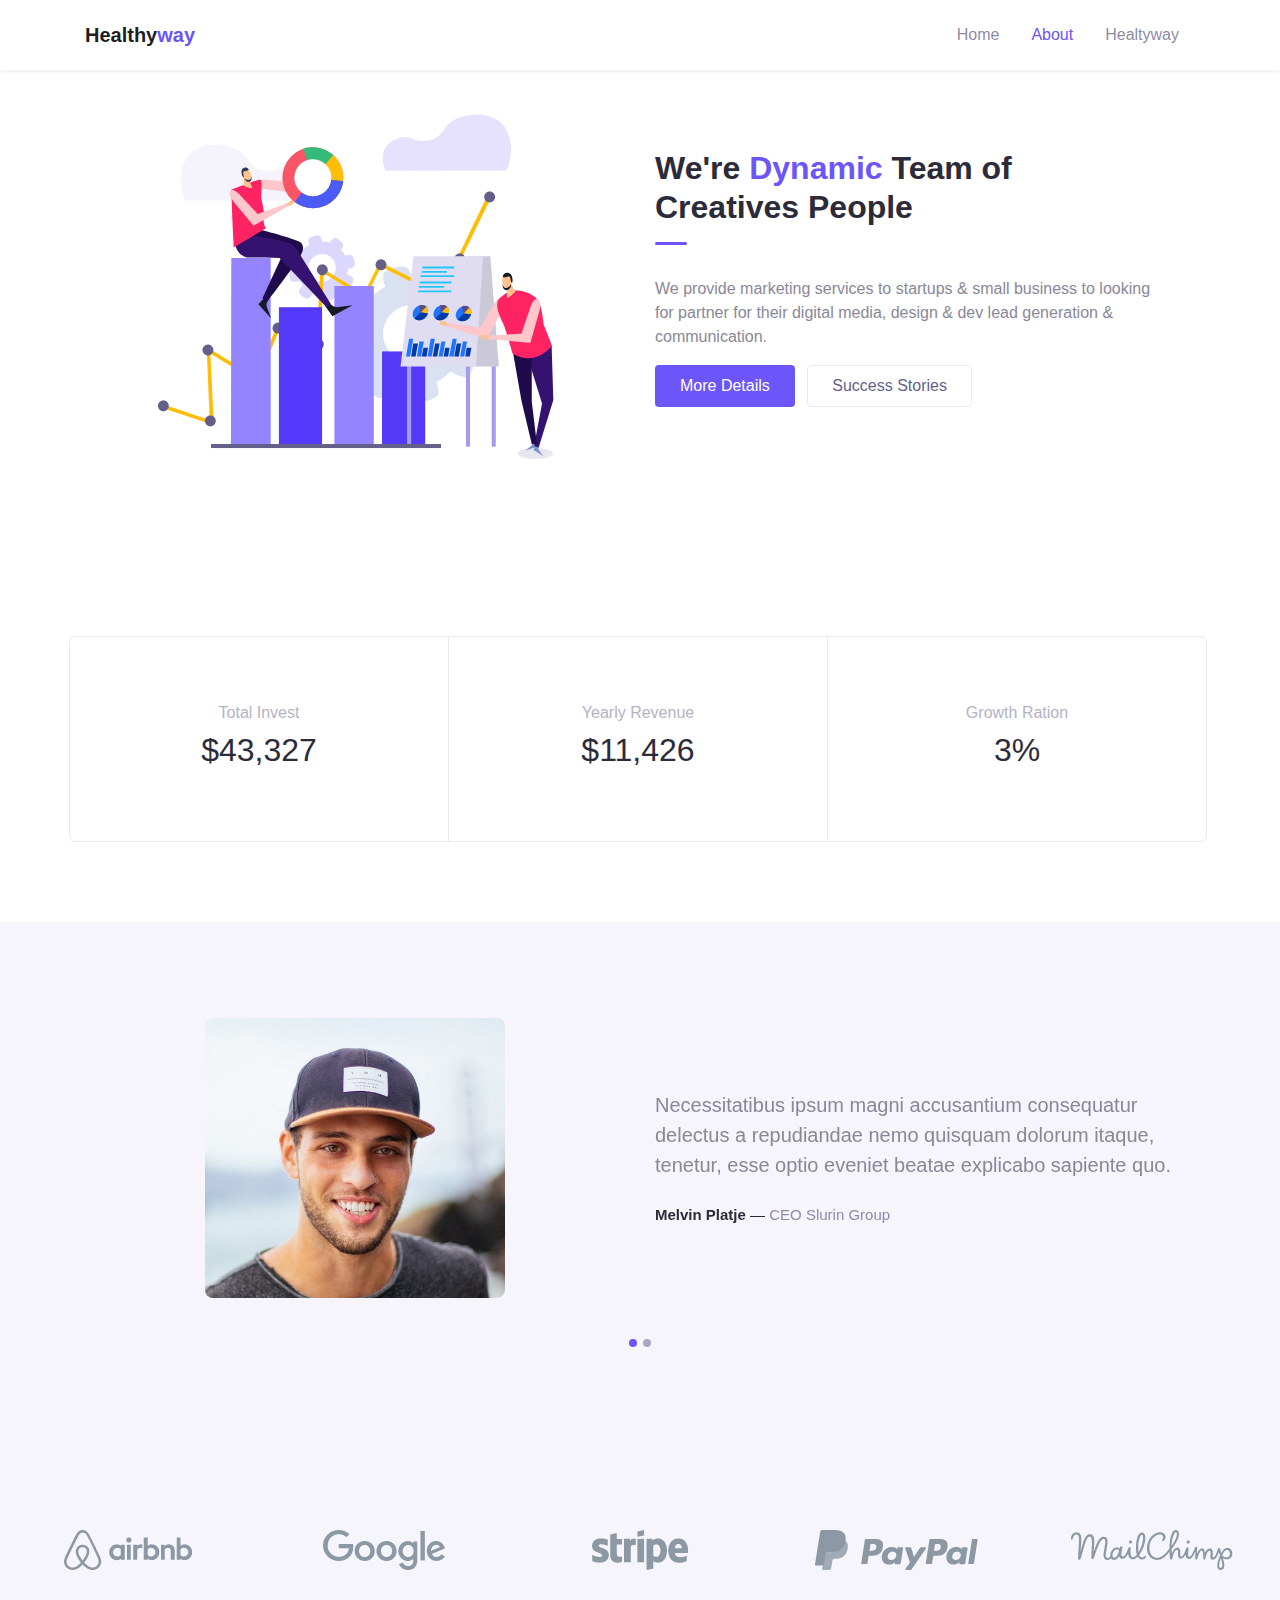
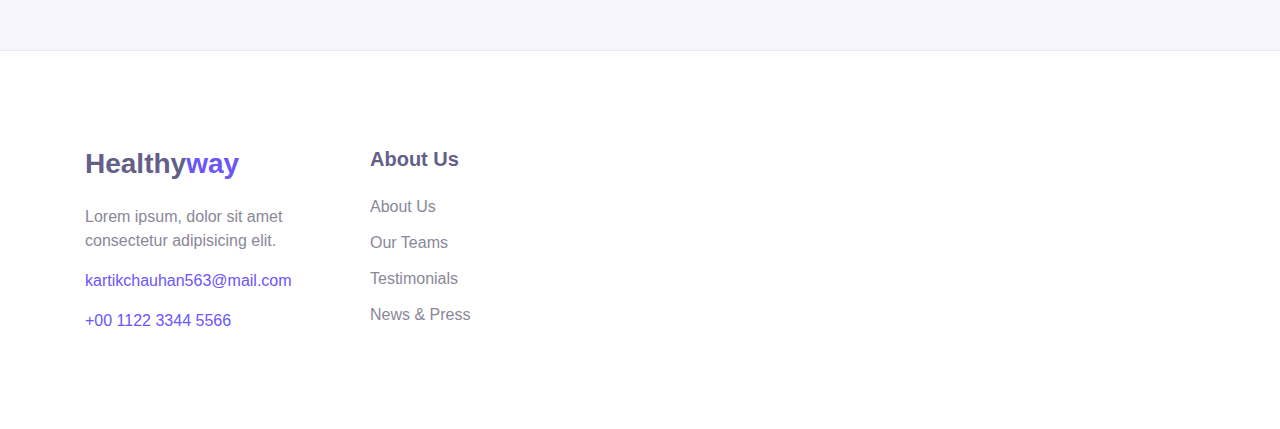
==== commit 5936e538: "about us page is added" ====
--- a/about.html
+++ b/about.html
@@ -27,55 +27,39 @@
   <div class="back-to-top"></div>
 
   <header>
-    <nav class="navbar navbar-expand-lg navbar-light shadow-sm">
-      <div class="container">
-        <a href="index.html" class="navbar-brand">Digi<span class="text-primary">Gram.</span></a>
-
-        <button class="navbar-toggler" data-toggle="collapse" data-target="#navbarContent" aria-controls="navbarContent" aria-expanded="false" aria-label="Toggle navigation">
+   
+    <nav class="navbar navbar-expand-lg navbar-light navbar-float shadow-sm">
+      <div class="container">
+        <a href="index.html" class="navbar-brand">Healthy<span class="text-primary">way</span></a>
+
+        <button class="navbar-toggler" data-toggle="collapse" data-target="#navbarContent" aria-controls="navbarContent"
+          aria-expanded="false" aria-label="Toggle navigation">
           <span class="navbar-toggler-icon"></span>
         </button>
 
         <div class="navbar-collapse collapse" id="navbarContent">
-          <ul class="navbar-nav ml-lg-4 pt-3 pt-lg-0">
-            <li class="nav-item">
-              <a href="index.html" class="nav-link">Home</a>
-            </li>
-            <li class="nav-item active">
-              <a href="about.html" class="nav-link">About</a>
-            </li>
-            <li class="nav-item">
-              <a href="services.html" class="nav-link">Services</a>
-            </li>
-            <li class="nav-item">
-              <a href="blog.html" class="nav-link">News</a>
-            </li>
-            <li class="nav-item">
-              <a href="contact.html" class="nav-link">Contact</a>
-            </li>
-          </ul>
+
 
           <div class="ml-auto">
-            <a href="#" class="btn btn-outline rounded-pill">Get a Quote</a>
+            <ul class="navbar-nav ml-lg-4 pt-3 pt-lg-0">
+              <li class="nav-item">
+                <a href="index.html" class="nav-link">Home</a>
+              </li>
+              <li class="nav-item active">
+                <a href="about.html" class="nav-link">About</a>
+              </li>
+
+
+              <li class="nav-item">
+                <a href="healthcheck.html" class="nav-link">Healtyway</a>
+              </li>
+            </ul>
           </div>
         </div>
       </div>
     </nav>
 
-    <div class="container mt-5">
-      <div class="page-banner">
-        <div class="row justify-content-center align-items-center h-100">
-          <div class="col-md-6">
-            <nav aria-label="Breadcrumb">
-              <ul class="breadcrumb justify-content-center py-0 bg-transparent">
-                <li class="breadcrumb-item"><a href="index.html">Home</a></li>
-                <li class="breadcrumb-item active">About</li>
-              </ul>
-            </nav>
-            <h1 class="text-center">About Us</h1>
-          </div>
-        </div>
-      </div>
-    </div>
+   
   </header>
 
   <main>
@@ -187,66 +171,31 @@
 
   <footer class="page-footer">
     <div class="container">
-      <div class="row justify-content-center mb-5">
+      <div class="row justify-content-left mb-5">
         <div class="col-lg-3 py-3">
-          <h3>Digi<span class="text-primary">Gram.</span></h3>
+          <h3>Healthy<span class="text-primary">way</span></h3>
           <p>Lorem ipsum, dolor sit amet consectetur adipisicing elit.</p>
 
-          <p><a href="#" >digigram@mail.com</a></p>
+          <p><a href="#">kartikchauhan563@mail.com</a></p>
           <p><a href="#">+00 1122 3344 5566</a></p>
-        </div>
-        <div class="col-lg-3 py-3">
-          <h5>Quick Links</h5>
-          <ul class="footer-menu">
-            <li><a href="#">How it works</a></li>
-            <li><a href="#">Security</a></li>
-            <li><a href="#">Pricing</a></li>
-            <li><a href="#">Resources</a></li>
-            <li><a href="#">Report a Bug</a></li>
-          </ul>
         </div>
         <div class="col-lg-3 py-3">
           <h5>About Us</h5>
           <ul class="footer-menu">
             <li><a href="#">About Us</a></li>
-            <li><a href="#">Jobs</a></li>
             <li><a href="#">Our Teams</a></li>
             <li><a href="#">Testimonials</a></li>
             <li><a href="#">News & Press</a></li>
           </ul>
         </div>
-        <div class="col-lg-3 py-3">
-          <h5>Subscribe</h5>
-          <form action="#">
-            <input type="text" class="form-control" placeholder="Enter your mail..">
-          </form>
-
-          <div class="sosmed-button mt-4">
-            <a href="#"><span class="mai-logo-facebook-f"></span></a>
-            <a href="#"><span class="mai-logo-twitter"></span></a>
-            <a href="#"><span class="mai-logo-google"></span></a>
-            <a href="#"><span class="mai-logo-linkedin"></span></a>
-          </div>
-        </div>
       </div>
 
-      <div class="row">
-        <div class="col-sm-6 py-2">
-          <p id="copyright">&copy; 2020 <a href="https://macodeid.com/">MACode ID</a>. All rights reserved</p>
-        </div>
-        <div class="col-sm-6 py-2 text-right">
-          <div class="d-inline-block px-3">
-            <a href="#">Privacy</a>
-          </div>
-          <div class="d-inline-block px-3">
-            <a href="#">Contact Us</a>
-          </div>
-        </div>
-      </div>
+
     </div> <!-- .container -->
   </footer> <!-- .page-footer -->
 
 
+
   <script src="./assets/js/jquery-3.5.1.min.js"></script>
 
   <script src="./assets/js/bootstrap.bundle.min.js"></script>
--- a/assets/css/theme.css
+++ b/assets/css/theme.css
@@ -19,9 +19,14 @@
   line-height: 1.5;
   color: #2D2B3A;
 }
-
-
-
+.home-banner{
+  min-height:100%;
+  background:linear-gradient(288deg, rgb(0 0 0 / 52%), rgb(0 0 0 / 43%)), url(../img/heroimage2.jpg);
+  background-size:cover;
+}
+img.imagesizes {
+  width: 70px;
+}
 
 a {
   color: #6C55F9;
@@ -1534,8 +1539,8 @@
   border-radius: 50%;
   line-height: 32px;
   text-align: center;
-  background-color: #fff;
-  color: #6C55F9;
+  background-color: #000;
+  color: #ffffff;
 }
 
 
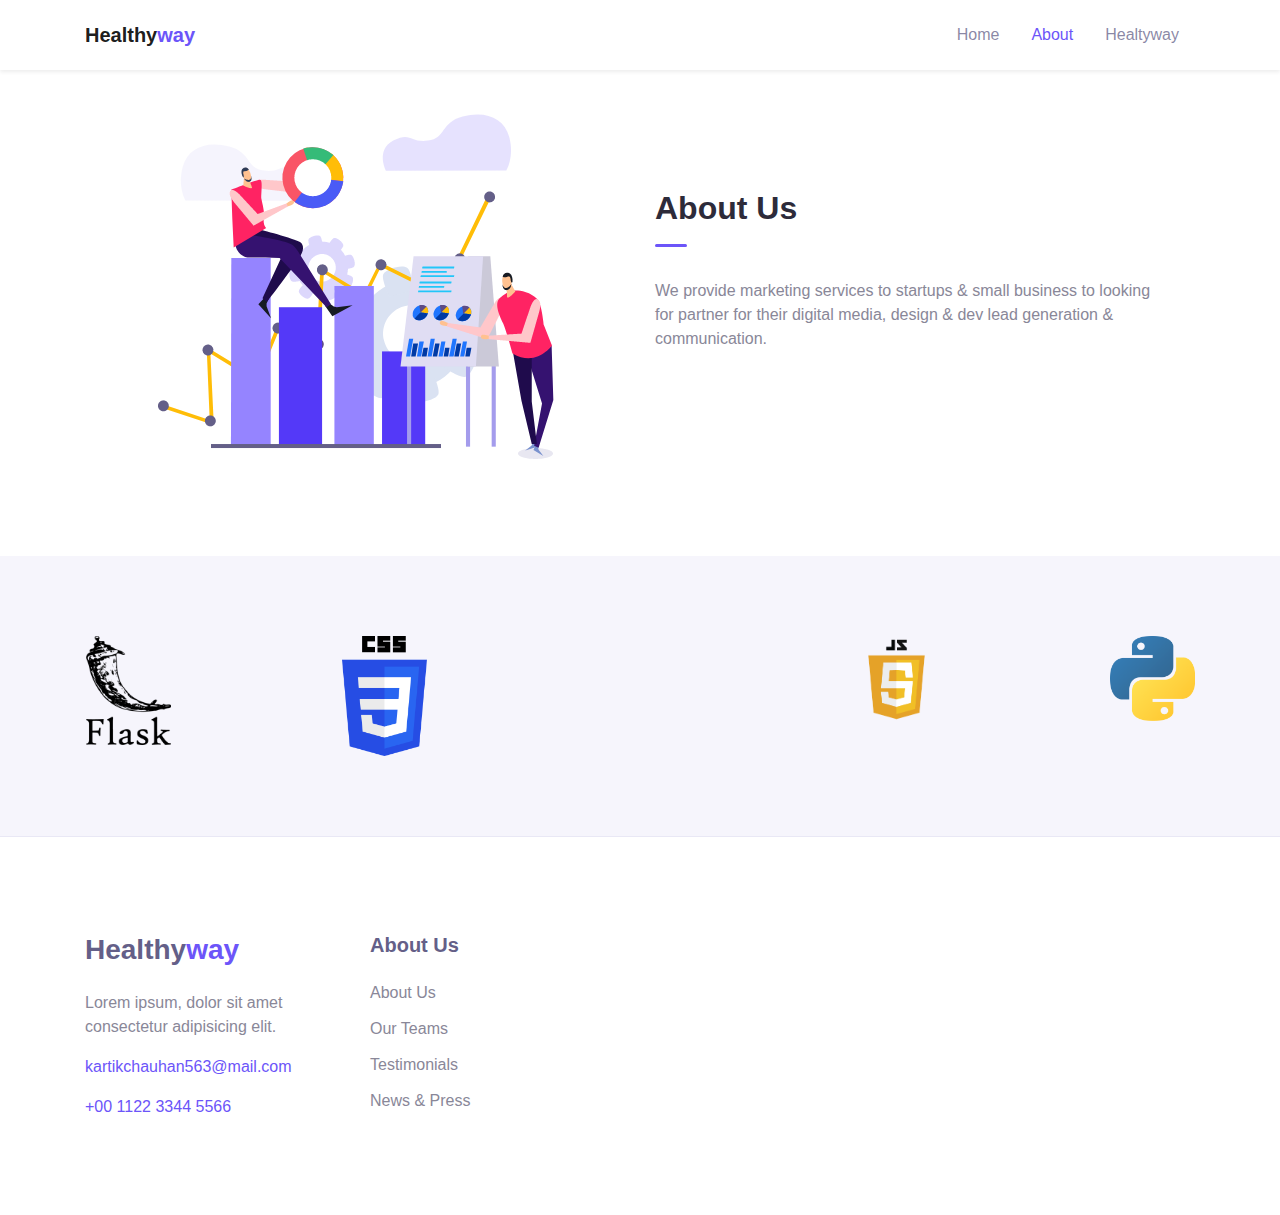
==== commit a8de79c6: "content added" ====
--- a/about.html
+++ b/about.html
@@ -72,97 +72,34 @@
             </div>
           </div>
           <div class="col-lg-6 py-3 pr-lg-5">
-            <h2 class="title-section">We're <span class="marked">Dynamic</span> Team of Creatives People</h2>
+            <h2 class="title-section">About Us</h2>
             <div class="divider"></div>
             <p>We provide marketing services to startups & small business to looking for partner for their digital media, design & dev lead generation & communication.</p>
-            <a href="#" class="btn btn-primary">More Details</a>
-            <a href="#" class="btn btn-outline border ml-2">Success Stories</a>
+            
           </div>
         </div>
       </div> <!-- .container -->
     </div> <!-- .page-section -->
 
-    <div class="page-section counter-section">
-      <div class="container">
-        <div class="row align-items-center text-center">
-          <div class="col-lg-4">
-            <p>Total Invest</p>
-            <h2>$<span class="number" data-number="816278"></span></h2>
-          </div>
-          <div class="col-lg-4">
-            <p>Yearly Revenue</p>
-            <h2>$<span class="number" data-number="216422"></span></h2>
-          </div>
-          <div class="col-lg-4">
-            <p>Growth Ration</p>
-            <h2><span class="number" data-number="73"></span>%</h2>
-          </div>
-        </div>
-      </div> <!-- .container -->
-    </div> <!-- .page-section -->
-  
-    <!-- Testimonials -->
-    <div class="page-section bg-light">
-      <div class="container">
-        
-        <div class="owl-carousel" id="testimonials">
-          <div class="item">
-            <div class="row align-items-center">
-              <div class="col-md-6 py-3">
-                <div class="testi-image">
-                  <img src="./assets/img/person/person_1.jpg" alt="">
-                </div>
-              </div>
-              <div class="col-md-6 py-3">
-                <div class="testi-content">
-                  <p>Necessitatibus ipsum magni accusantium consequatur delectus a repudiandae nemo quisquam dolorum itaque, tenetur, esse optio eveniet beatae explicabo sapiente quo.</p>
-                  <div class="entry-footer">
-                    <strong>Melvin Platje</strong> &mdash; <span class="text-grey">CEO Slurin Group</span>
-                  </div>
-                </div>
-              </div>
-            </div>
-          </div>
-  
-          <div class="item">
-            <div class="row align-items-center">
-              <div class="col-md-6 py-3">
-                <div class="testi-image">
-                  <img src="./assets/img/person/person_2.jpg" alt="">
-                </div>
-              </div>
-              <div class="col-md-6 py-3">
-                <div class="testi-content">
-                  <p>Repudiandae vero assumenda sequi labore ipsum eos ducimus provident a nam vitae et, dolorum temporibus inventore quaerat consectetur quos! Animi, qui ratione?</p>
-                  <div class="entry-footer">
-                    <strong>George Burke</strong> &mdash; <span class="text-grey">CEO Letro</span>
-                  </div>
-                </div>
-              </div>
-            </div>
-          </div>
-  
-        </div>
-      </div> <!-- .container -->
-    </div> <!-- .page-section -->
+    
     
     <div class="page-section client-section">
       <div class="container-fluid">
         <div class="row row-cols-2 row-cols-md-3 row-cols-lg-5 justify-content-center">
           <div class="item">
-            <img src="./assets/img/clients/airbnb.png" alt="">
+            <img class="techlogo" style="width:85px;" src="./assets/img/flask.png" alt="">
           </div>
           <div class="item">
-            <img src="./assets/img/clients/google.png" alt="">
+            <img class="techlogo" style="width:85px;" src="./assets/img/css.png" alt="">
           </div>
           <div class="item">
-            <img src="./assets/img/clients/stripe.png" alt="">
+            <img class="techlogo" style="width:85px;" src="./assets/img/html.svg" alt="">
           </div>
           <div class="item">
-            <img src="./assets/img/clients/paypal.png" alt="">
+            <img class="techlogo" style="width:85px;" src="./assets/img/js.png" alt="">
           </div>
           <div class="item">
-            <img src="./assets/img/clients/mailchimp.png" alt="">
+            <img class="techlogo" style="width:85px;" src="./assets/img/python.png" alt="">
           </div>
         </div>
       </div> <!-- .container-fluid -->
